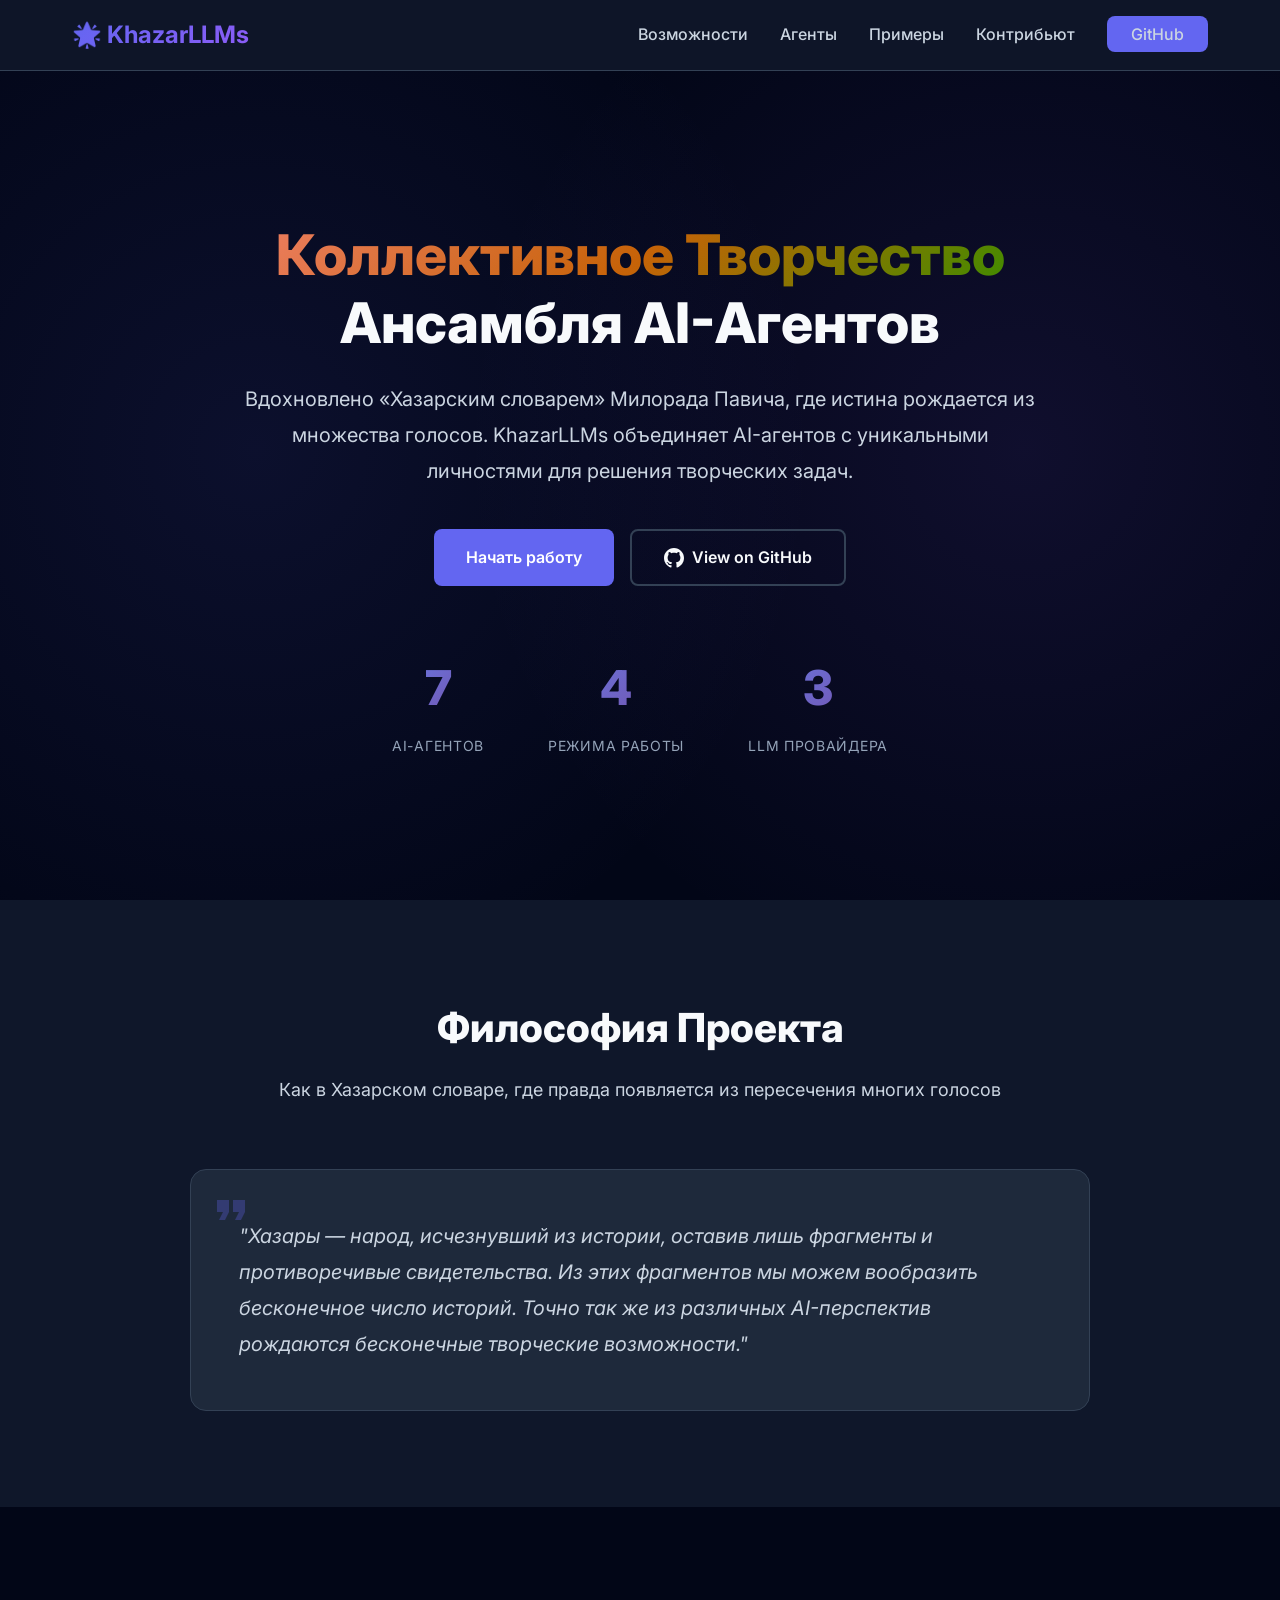
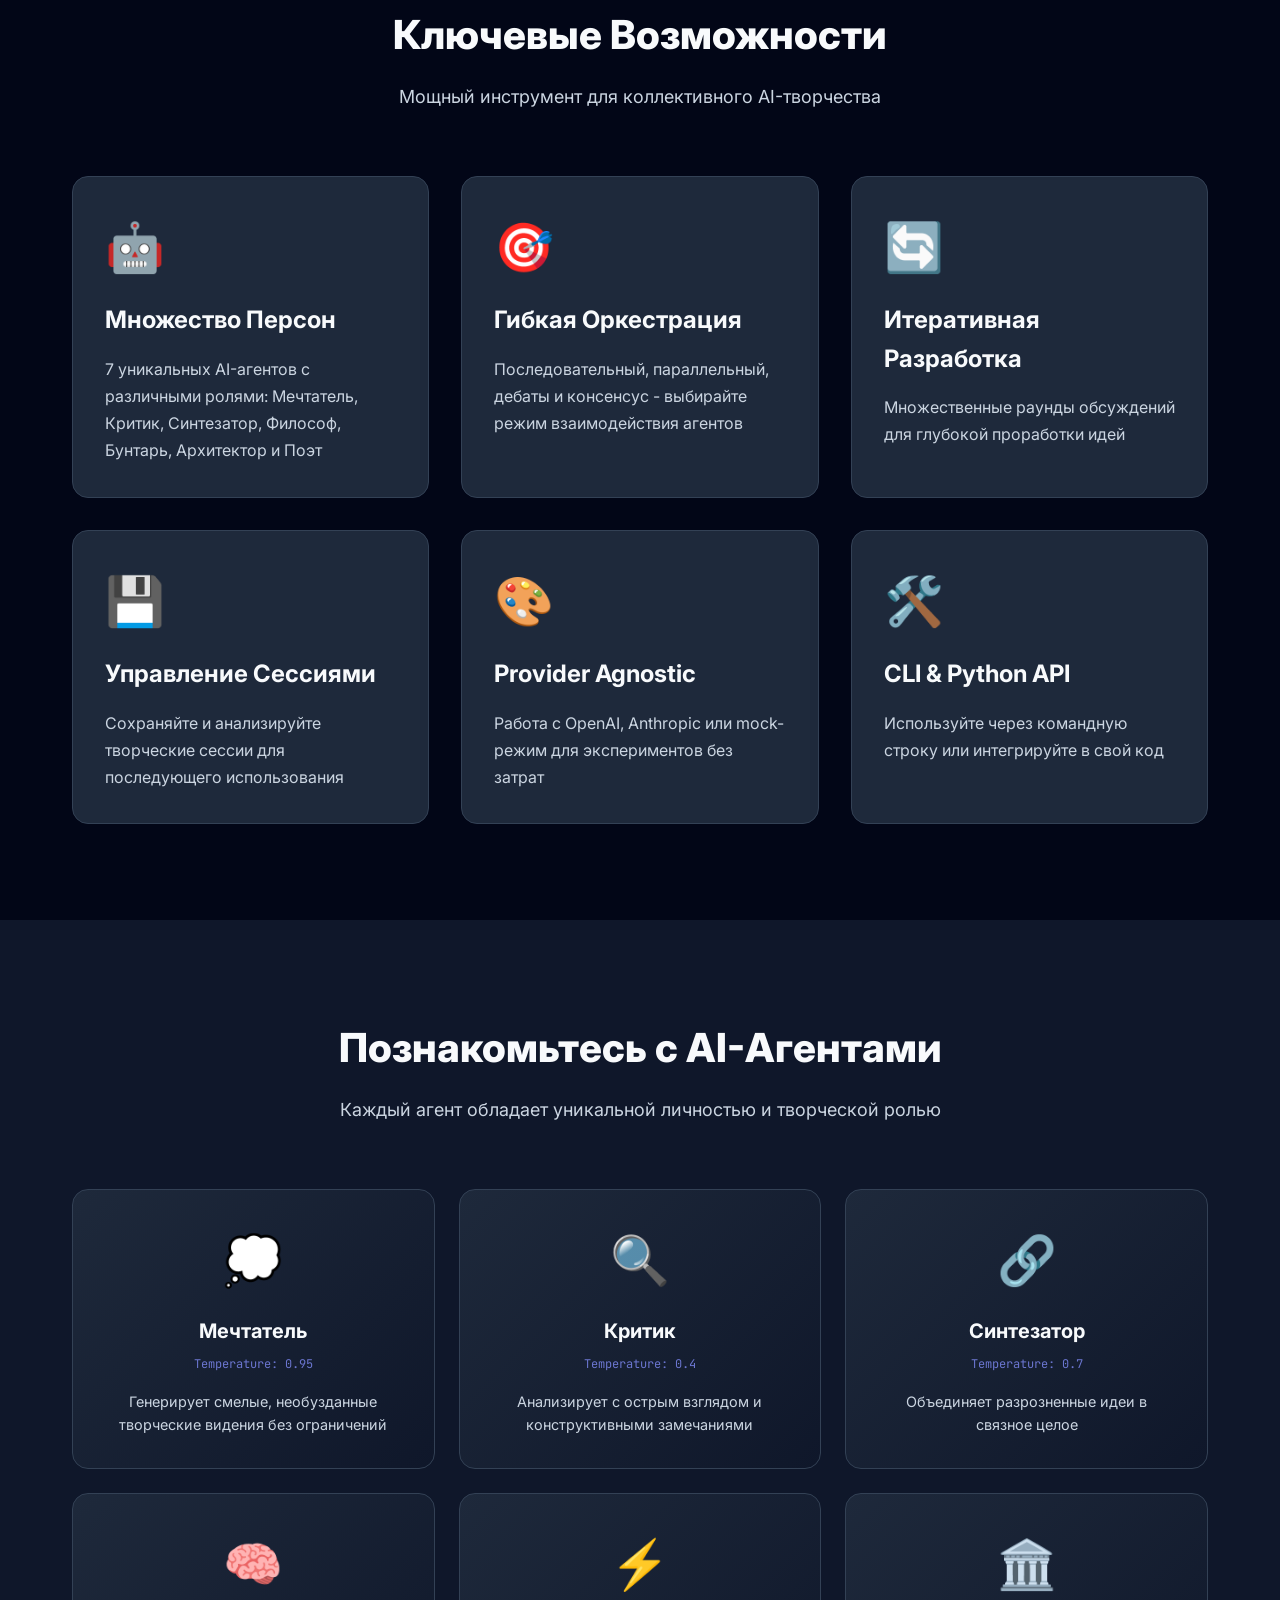
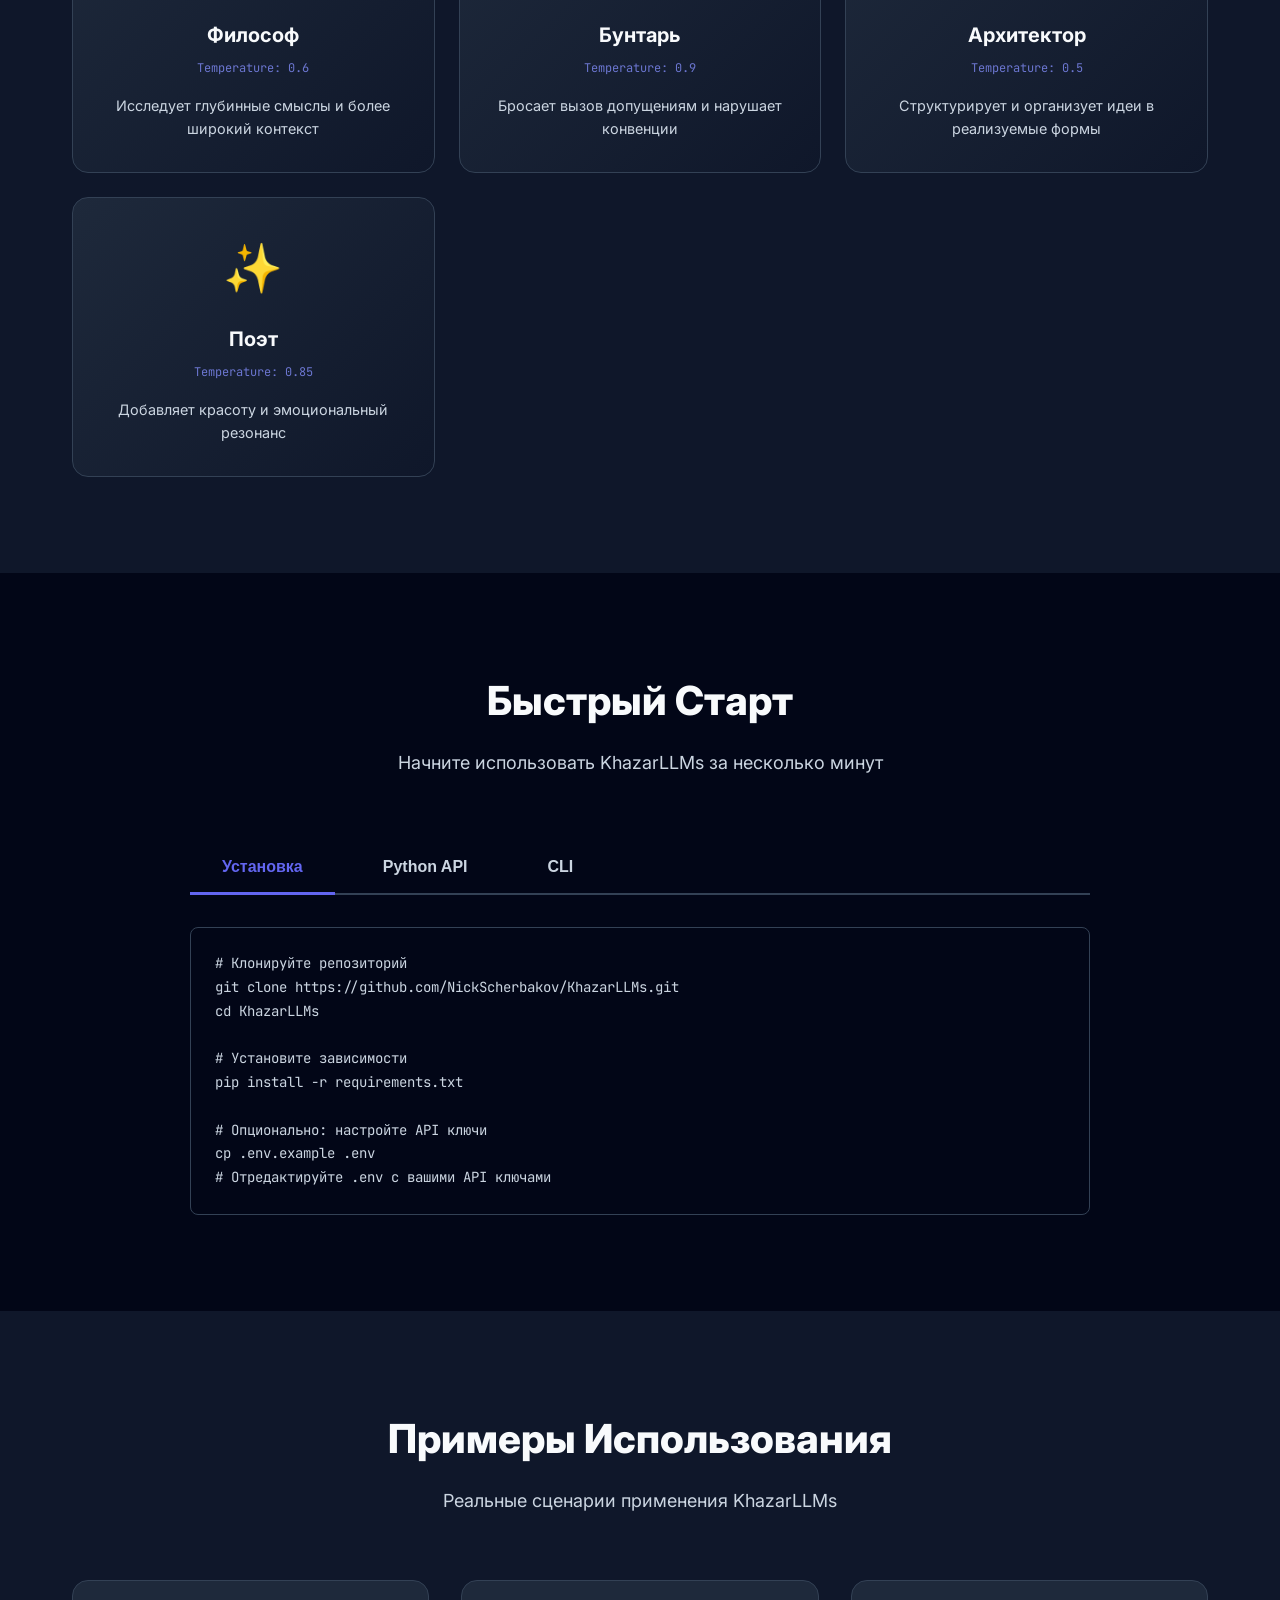
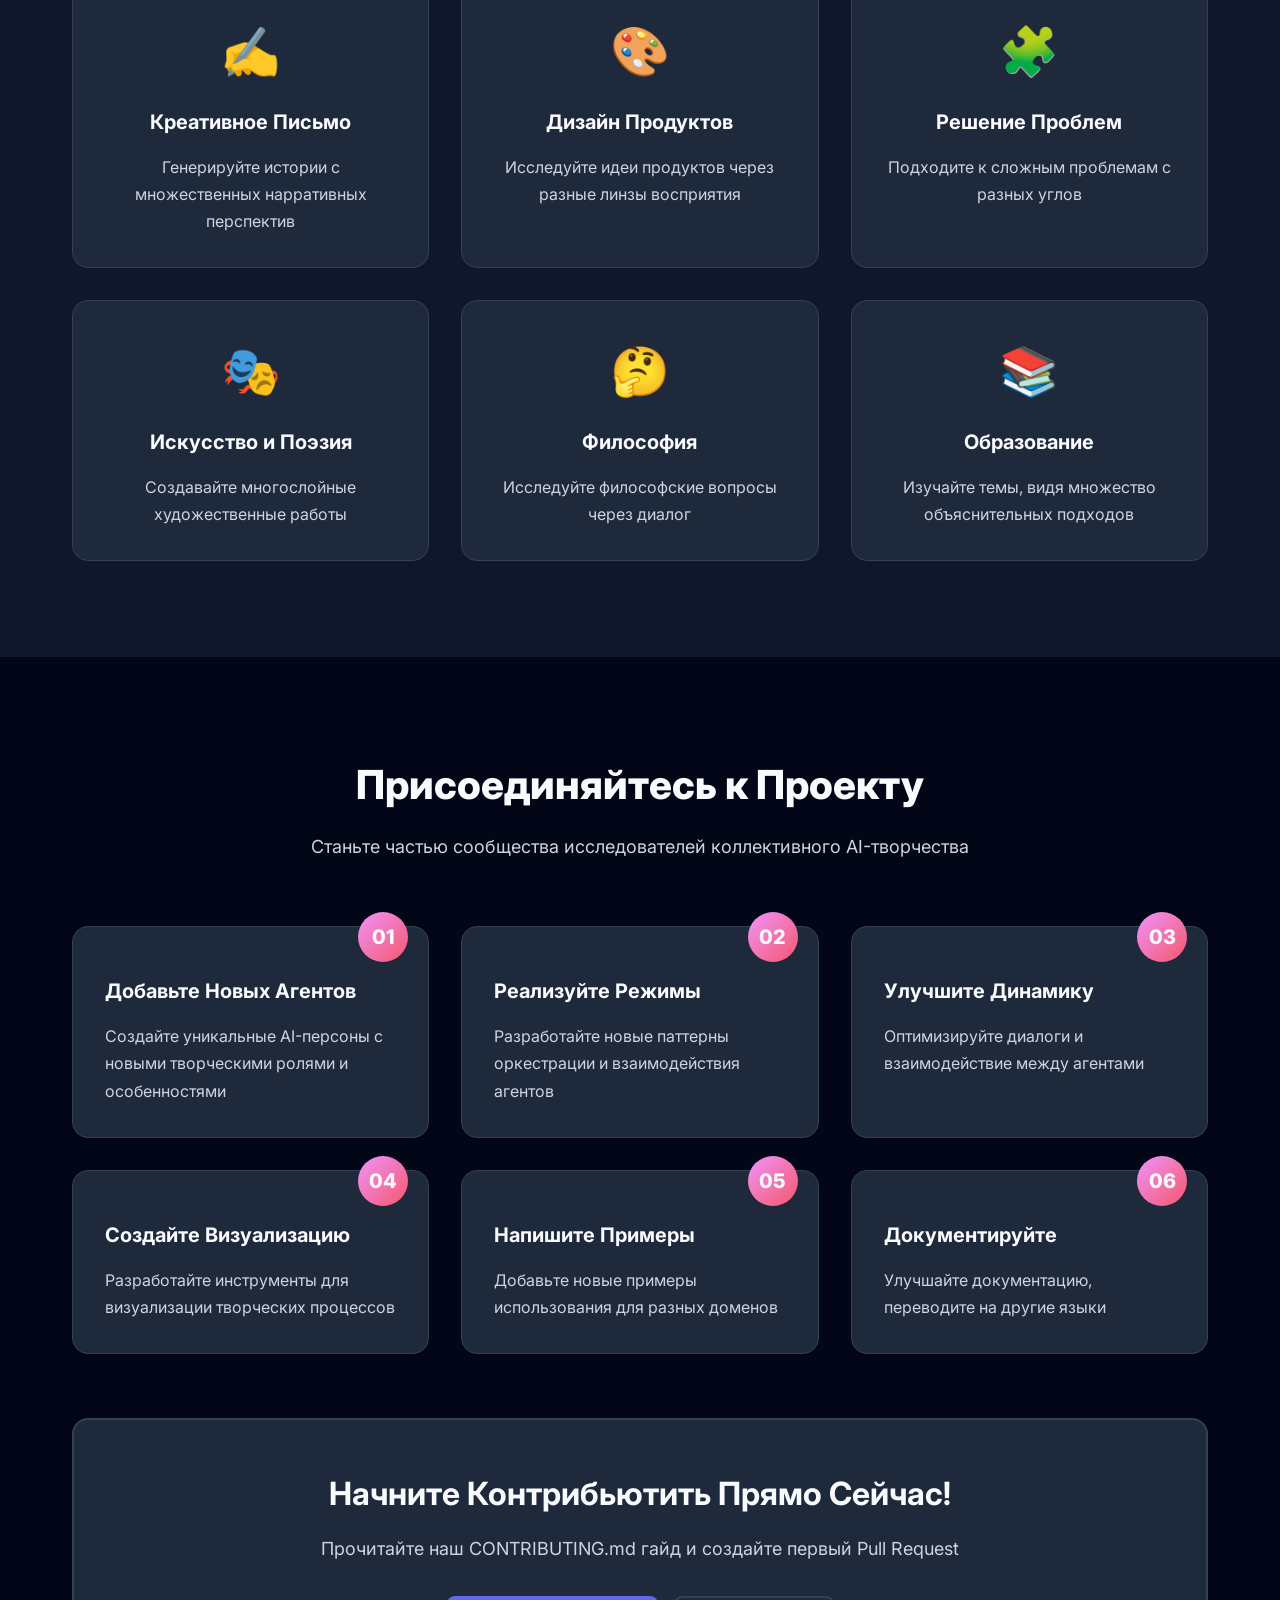
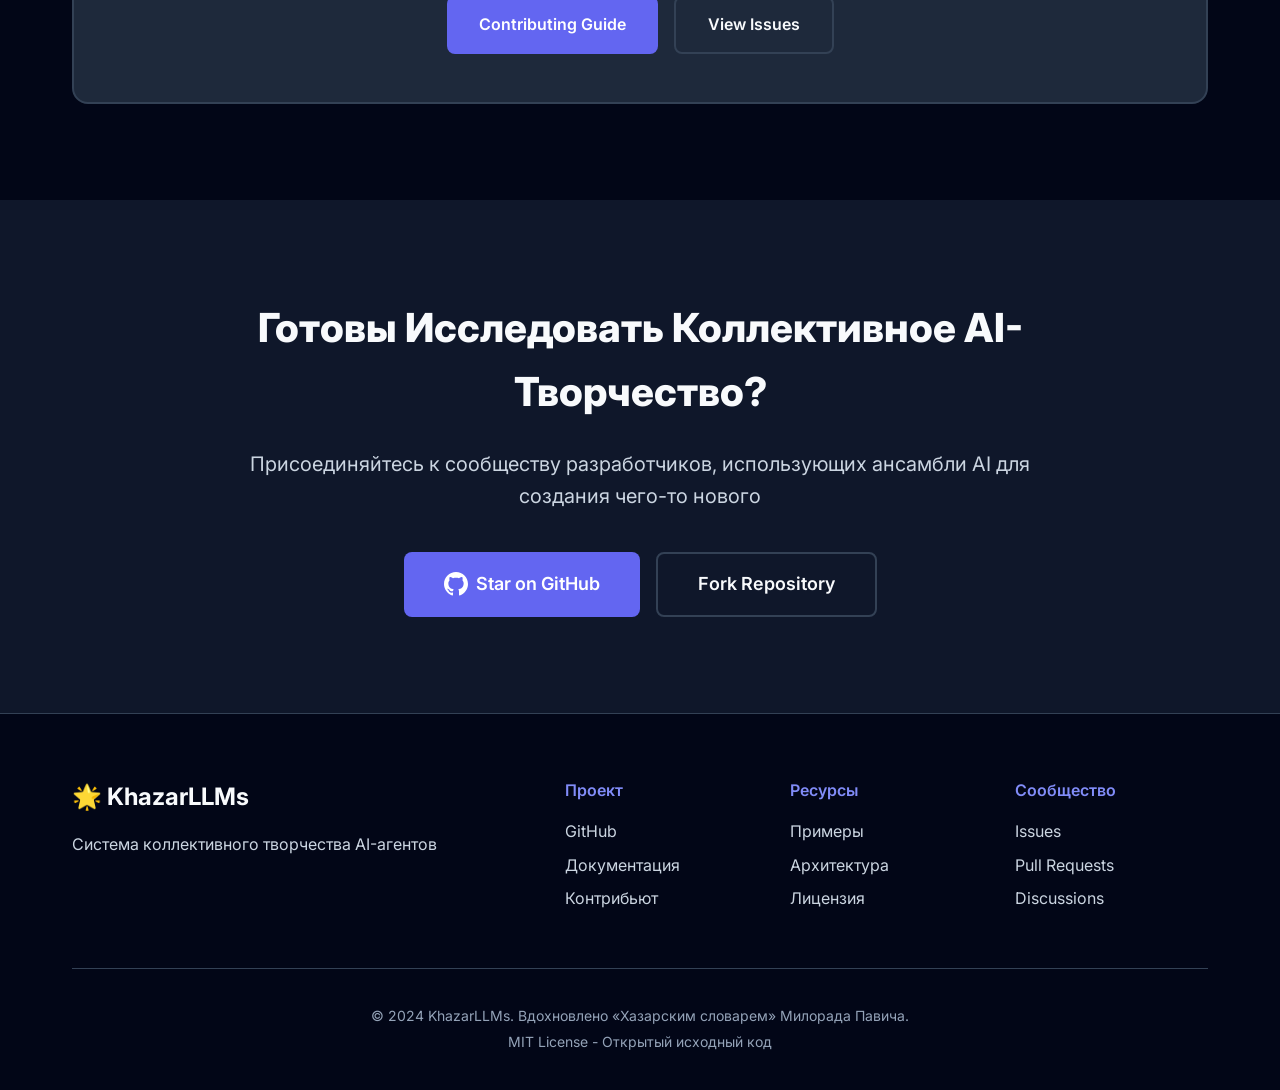
==== docs/index.html @ 93db4ae6 "Rename landing folder to docs for GitHub Pages deployment Co-authored-by: NickScherbakov <129627987+" ====
<!DOCTYPE html>
<html lang="ru">
<head>
    <meta charset="UTF-8">
    <meta name="viewport" content="width=device-width, initial-scale=1.0">
    <meta name="description" content="KhazarLLMs - Система коллективного творчества AI-агентов. Inspired by Milorad Pavić's Khazar Dictionary">
    <meta name="keywords" content="AI, LLM, ensemble, creative AI, multi-agent system, OpenAI, Anthropic">
    <title>KhazarLLMs - Ансамбль AI для Коллективного Творчества</title>
    <link rel="stylesheet" href="styles.css">
    <link rel="preconnect" href="https://fonts.googleapis.com">
    <link rel="preconnect" href="https://fonts.gstatic.com" crossorigin>
    <link href="https://fonts.googleapis.com/css2?family=Inter:wght@300;400;500;600;700;800&family=JetBrains+Mono:wght@400;500;600&display=swap" rel="stylesheet">
</head>
<body>
    <!-- Navigation -->
    <nav class="navbar">
        <div class="container">
            <div class="nav-brand">
                <span class="logo">🌟 KhazarLLMs</span>
            </div>
            <ul class="nav-menu">
                <li><a href="#features">Возможности</a></li>
                <li><a href="#agents">Агенты</a></li>
                <li><a href="#examples">Примеры</a></li>
                <li><a href="#contribute">Контрибьют</a></li>
                <li><a href="https://github.com/NickScherbakov/KhazarLLMs" target="_blank" class="btn-github">GitHub</a></li>
            </ul>
            <div class="hamburger">
                <span></span>
                <span></span>
                <span></span>
            </div>
        </div>
    </nav>

    <!-- Hero Section -->
    <section class="hero">
        <div class="hero-background"></div>
        <div class="container">
            <div class="hero-content">
                <h1 class="hero-title">
                    <span class="gradient-text">Коллективное Творчество</span>
                    <br>Ансамбля AI-Агентов
                </h1>
                <p class="hero-subtitle">
                    Вдохновлено «Хазарским словарем» Милорада Павича, где истина рождается из множества голосов. 
                    KhazarLLMs объединяет AI-агентов с уникальными личностями для решения творческих задач.
                </p>
                <div class="hero-buttons">
                    <a href="#quickstart" class="btn btn-primary">Начать работу</a>
                    <a href="https://github.com/NickScherbakov/KhazarLLMs" target="_blank" class="btn btn-secondary">
                        <svg width="20" height="20" viewBox="0 0 24 24" fill="currentColor" aria-hidden="true">
                            <path d="M12 0c-6.626 0-12 5.373-12 12 0 5.302 3.438 9.8 8.207 11.387.599.111.793-.261.793-.577v-2.234c-3.338.726-4.033-1.416-4.033-1.416-.546-1.387-1.333-1.756-1.333-1.756-1.089-.745.083-.729.083-.729 1.205.084 1.839 1.237 1.839 1.237 1.07 1.834 2.807 1.304 3.492.997.107-.775.418-1.305.762-1.604-2.665-.305-5.467-1.334-5.467-5.931 0-1.311.469-2.381 1.236-3.221-.124-.303-.535-1.524.117-3.176 0 0 1.008-.322 3.301 1.23.957-.266 1.983-.399 3.003-.404 1.02.005 2.047.138 3.006.404 2.291-1.552 3.297-1.23 3.297-1.23.653 1.653.242 2.874.118 3.176.77.84 1.235 1.911 1.235 3.221 0 4.609-2.807 5.624-5.479 5.921.43.372.823 1.102.823 2.222v3.293c0 .319.192.694.801.576 4.765-1.589 8.199-6.086 8.199-11.386 0-6.627-5.373-12-12-12z"/>
                        </svg>
                        View on GitHub
                    </a>
                </div>
                <div class="hero-stats">
                    <div class="stat">
                        <div class="stat-value">7</div>
                        <div class="stat-label">AI-агентов</div>
                    </div>
                    <div class="stat">
                        <div class="stat-value">4</div>
                        <div class="stat-label">Режима работы</div>
                    </div>
                    <div class="stat">
                        <div class="stat-value">3</div>
                        <div class="stat-label">LLM провайдера</div>
                    </div>
                </div>
            </div>
        </div>
    </section>

    <!-- Philosophy Section -->
    <section class="philosophy">
        <div class="container">
            <div class="section-header">
                <h2>Философия Проекта</h2>
                <p>Как в Хазарском словаре, где правда появляется из пересечения многих голосов</p>
            </div>
            <div class="philosophy-content">
                <div class="philosophy-quote">
                    <svg class="quote-icon" width="48" height="48" viewBox="0 0 24 24" fill="none" aria-hidden="true">
                        <path d="M6 17h3l2-4V7H5v6h3zm8 0h3l2-4V7h-6v6h3z" fill="currentColor"/>
                    </svg>
                    <blockquote>
                        "Хазары — народ, исчезнувший из истории, оставив лишь фрагменты и противоречивые свидетельства. 
                        Из этих фрагментов мы можем вообразить бесконечное число историй. Точно так же из различных 
                        AI-перспектив рождаются бесконечные творческие возможности."
                    </blockquote>
                </div>
            </div>
        </div>
    </section>

    <!-- Features Section -->
    <section id="features" class="features">
        <div class="container">
            <div class="section-header">
                <h2>Ключевые Возможности</h2>
                <p>Мощный инструмент для коллективного AI-творчества</p>
            </div>
            <div class="features-grid">
                <div class="feature-card">
                    <div class="feature-icon">🤖</div>
                    <h3>Множество Персон</h3>
                    <p>7 уникальных AI-агентов с различными ролями: Мечтатель, Критик, Синтезатор, Философ, Бунтарь, Архитектор и Поэт</p>
                </div>
                <div class="feature-card">
                    <div class="feature-icon">🎯</div>
                    <h3>Гибкая Оркестрация</h3>
                    <p>Последовательный, параллельный, дебаты и консенсус - выбирайте режим взаимодействия агентов</p>
                </div>
                <div class="feature-card">
                    <div class="feature-icon">🔄</div>
                    <h3>Итеративная Разработка</h3>
                    <p>Множественные раунды обсуждений для глубокой проработки идей</p>
                </div>
                <div class="feature-card">
                    <div class="feature-icon">💾</div>
                    <h3>Управление Сессиями</h3>
                    <p>Сохраняйте и анализируйте творческие сессии для последующего использования</p>
                </div>
                <div class="feature-card">
                    <div class="feature-icon">🎨</div>
                    <h3>Provider Agnostic</h3>
                    <p>Работа с OpenAI, Anthropic или mock-режим для экспериментов без затрат</p>
                </div>
                <div class="feature-card">
                    <div class="feature-icon">🛠️</div>
                    <h3>CLI & Python API</h3>
                    <p>Используйте через командную строку или интегрируйте в свой код</p>
                </div>
            </div>
        </div>
    </section>

    <!-- Agents Section -->
    <section id="agents" class="agents">
        <div class="container">
            <div class="section-header">
                <h2>Познакомьтесь с AI-Агентами</h2>
                <p>Каждый агент обладает уникальной личностью и творческой ролью</p>
            </div>
            <div class="agents-grid">
                <div class="agent-card">
                    <div class="agent-icon">💭</div>
                    <h3>Мечтатель</h3>
                    <div class="agent-temp">Temperature: 0.95</div>
                    <p>Генерирует смелые, необузданные творческие видения без ограничений</p>
                </div>
                <div class="agent-card">
                    <div class="agent-icon">🔍</div>
                    <h3>Критик</h3>
                    <div class="agent-temp">Temperature: 0.4</div>
                    <p>Анализирует с острым взглядом и конструктивными замечаниями</p>
                </div>
                <div class="agent-card">
                    <div class="agent-icon">🔗</div>
                    <h3>Синтезатор</h3>
                    <div class="agent-temp">Temperature: 0.7</div>
                    <p>Объединяет разрозненные идеи в связное целое</p>
                </div>
                <div class="agent-card">
                    <div class="agent-icon">🧠</div>
                    <h3>Философ</h3>
                    <div class="agent-temp">Temperature: 0.6</div>
                    <p>Исследует глубинные смыслы и более широкий контекст</p>
                </div>
                <div class="agent-card">
                    <div class="agent-icon">⚡</div>
                    <h3>Бунтарь</h3>
                    <div class="agent-temp">Temperature: 0.9</div>
                    <p>Бросает вызов допущениям и нарушает конвенции</p>
                </div>
                <div class="agent-card">
                    <div class="agent-icon">🏛️</div>
                    <h3>Архитектор</h3>
                    <div class="agent-temp">Temperature: 0.5</div>
                    <p>Структурирует и организует идеи в реализуемые формы</p>
                </div>
                <div class="agent-card">
                    <div class="agent-icon">✨</div>
                    <h3>Поэт</h3>
                    <div class="agent-temp">Temperature: 0.85</div>
                    <p>Добавляет красоту и эмоциональный резонанс</p>
                </div>
            </div>
        </div>
    </section>

    <!-- Quick Start Section -->
    <section id="quickstart" class="quickstart">
        <div class="container">
            <div class="section-header">
                <h2>Быстрый Старт</h2>
                <p>Начните использовать KhazarLLMs за несколько минут</p>
            </div>
            <div class="quickstart-content">
                <div class="code-tabs">
                    <button class="tab-btn active" data-tab="install">Установка</button>
                    <button class="tab-btn" data-tab="python">Python API</button>
                    <button class="tab-btn" data-tab="cli">CLI</button>
                </div>
                <div class="tab-content active" id="install">
                    <pre><code># Клонируйте репозиторий
git clone https://github.com/NickScherbakov/KhazarLLMs.git
cd KhazarLLMs

# Установите зависимости
pip install -r requirements.txt

# Опционально: настройте API ключи
cp .env.example .env
# Отредактируйте .env с вашими API ключами</code></pre>
                </div>
                <div class="tab-content" id="python">
                    <pre><code>import asyncio
from khazar_llms.agents.personas import DreamerAgent, CriticAgent, SynthesizerAgent
from khazar_llms.orchestration.ensemble import Ensemble
from khazar_llms.orchestration.session import CreativeSession

async def main():
    # Создайте агентов
    agents = [
        DreamerAgent(provider="mock"),
        CriticAgent(provider="mock"),
        SynthesizerAgent(provider="mock"),
    ]
    
    # Создайте ансамбль
    ensemble = Ensemble(agents=agents, max_iterations=3)
    
    # Запустите творческую сессию
    session = CreativeSession(ensemble)
    results = await session.run("Design a new form of communication")
    
    # Просмотрите результаты
    for msg in results["conversation"]:
        print(f"{msg.sender}: {msg.content}")

asyncio.run(main())</code></pre>
                </div>
                <div class="tab-content" id="cli">
                    <pre><code># Получите помощь
python -m khazar_llms.cli info

# Список доступных агентов
python -m khazar_llms.cli list-agents

# Запустите творческую задачу
python -m khazar_llms.cli create-task "Imagine a library that exists in multiple dimensions"

# Используйте параллельный режим
python -m khazar_llms.cli --mode parallel --agents dreamer rebel poet create-task "Create a new musical instrument"</code></pre>
                </div>
            </div>
        </div>
    </section>

    <!-- Examples Section -->
    <section id="examples" class="examples">
        <div class="container">
            <div class="section-header">
                <h2>Примеры Использования</h2>
                <p>Реальные сценарии применения KhazarLLMs</p>
            </div>
            <div class="examples-grid">
                <div class="example-card">
                    <div class="example-icon">✍️</div>
                    <h3>Креативное Письмо</h3>
                    <p>Генерируйте истории с множественных нарративных перспектив</p>
                </div>
                <div class="example-card">
                    <div class="example-icon">🎨</div>
                    <h3>Дизайн Продуктов</h3>
                    <p>Исследуйте идеи продуктов через разные линзы восприятия</p>
                </div>
                <div class="example-card">
                    <div class="example-icon">🧩</div>
                    <h3>Решение Проблем</h3>
                    <p>Подходите к сложным проблемам с разных углов</p>
                </div>
                <div class="example-card">
                    <div class="example-icon">🎭</div>
                    <h3>Искусство и Поэзия</h3>
                    <p>Создавайте многослойные художественные работы</p>
                </div>
                <div class="example-card">
                    <div class="example-icon">🤔</div>
                    <h3>Философия</h3>
                    <p>Исследуйте философские вопросы через диалог</p>
                </div>
                <div class="example-card">
                    <div class="example-icon">📚</div>
                    <h3>Образование</h3>
                    <p>Изучайте темы, видя множество объяснительных подходов</p>
                </div>
            </div>
        </div>
    </section>

    <!-- Contribute Section -->
    <section id="contribute" class="contribute">
        <div class="container">
            <div class="section-header">
                <h2>Присоединяйтесь к Проекту</h2>
                <p>Станьте частью сообщества исследователей коллективного AI-творчества</p>
            </div>
            <div class="contribute-content">
                <div class="contribute-grid">
                    <div class="contribute-card">
                        <div class="contribute-number">01</div>
                        <h3>Добавьте Новых Агентов</h3>
                        <p>Создайте уникальные AI-персоны с новыми творческими ролями и особенностями</p>
                    </div>
                    <div class="contribute-card">
                        <div class="contribute-number">02</div>
                        <h3>Реализуйте Режимы</h3>
                        <p>Разработайте новые паттерны оркестрации и взаимодействия агентов</p>
                    </div>
                    <div class="contribute-card">
                        <div class="contribute-number">03</div>
                        <h3>Улучшите Динамику</h3>
                        <p>Оптимизируйте диалоги и взаимодействие между агентами</p>
                    </div>
                    <div class="contribute-card">
                        <div class="contribute-number">04</div>
                        <h3>Создайте Визуализацию</h3>
                        <p>Разработайте инструменты для визуализации творческих процессов</p>
                    </div>
                    <div class="contribute-card">
                        <div class="contribute-number">05</div>
                        <h3>Напишите Примеры</h3>
                        <p>Добавьте новые примеры использования для разных доменов</p>
                    </div>
                    <div class="contribute-card">
                        <div class="contribute-number">06</div>
                        <h3>Документируйте</h3>
                        <p>Улучшайте документацию, переводите на другие языки</p>
                    </div>
                </div>
                <div class="contribute-cta">
                    <h3>Начните Контрибьютить Прямо Сейчас!</h3>
                    <p>Прочитайте наш CONTRIBUTING.md гайд и создайте первый Pull Request</p>
                    <div class="contribute-buttons">
                        <a href="https://github.com/NickScherbakov/KhazarLLMs/blob/main/CONTRIBUTING.md" target="_blank" class="btn btn-primary">Contributing Guide</a>
                        <a href="https://github.com/NickScherbakov/KhazarLLMs/issues" target="_blank" class="btn btn-secondary">View Issues</a>
                    </div>
                </div>
            </div>
        </div>
    </section>

    <!-- CTA Section -->
    <section class="cta">
        <div class="container">
            <div class="cta-content">
                <h2>Готовы Исследовать Коллективное AI-Творчество?</h2>
                <p>Присоединяйтесь к сообществу разработчиков, использующих ансамбли AI для создания чего-то нового</p>
                <div class="cta-buttons">
                    <a href="https://github.com/NickScherbakov/KhazarLLMs" target="_blank" class="btn btn-primary btn-large">
                        <svg width="24" height="24" viewBox="0 0 24 24" fill="currentColor" aria-hidden="true">
                            <path d="M12 0c-6.626 0-12 5.373-12 12 0 5.302 3.438 9.8 8.207 11.387.599.111.793-.261.793-.577v-2.234c-3.338.726-4.033-1.416-4.033-1.416-.546-1.387-1.333-1.756-1.333-1.756-1.089-.745.083-.729.083-.729 1.205.084 1.839 1.237 1.839 1.237 1.07 1.834 2.807 1.304 3.492.997.107-.775.418-1.305.762-1.604-2.665-.305-5.467-1.334-5.467-5.931 0-1.311.469-2.381 1.236-3.221-.124-.303-.535-1.524.117-3.176 0 0 1.008-.322 3.301 1.23.957-.266 1.983-.399 3.003-.404 1.02.005 2.047.138 3.006.404 2.291-1.552 3.297-1.23 3.297-1.23.653 1.653.242 2.874.118 3.176.77.84 1.235 1.911 1.235 3.221 0 4.609-2.807 5.624-5.479 5.921.43.372.823 1.102.823 2.222v3.293c0 .319.192.694.801.576 4.765-1.589 8.199-6.086 8.199-11.386 0-6.627-5.373-12-12-12z"/>
                        </svg>
                        Star on GitHub
                    </a>
                    <a href="https://github.com/NickScherbakov/KhazarLLMs/fork" target="_blank" class="btn btn-secondary btn-large">Fork Repository</a>
                </div>
            </div>
        </div>
    </section>

    <!-- Footer -->
    <footer class="footer">
        <div class="container">
            <div class="footer-content">
                <div class="footer-brand">
                    <div class="logo">🌟 KhazarLLMs</div>
                    <p>Система коллективного творчества AI-агентов</p>
                </div>
                <div class="footer-links">
                    <div class="footer-column">
                        <h4>Проект</h4>
                        <ul>
                            <li><a href="https://github.com/NickScherbakov/KhazarLLMs">GitHub</a></li>
                            <li><a href="https://github.com/NickScherbakov/KhazarLLMs/blob/main/README.md">Документация</a></li>
                            <li><a href="https://github.com/NickScherbakov/KhazarLLMs/blob/main/CONTRIBUTING.md">Контрибьют</a></li>
                        </ul>
                    </div>
                    <div class="footer-column">
                        <h4>Ресурсы</h4>
                        <ul>
                            <li><a href="https://github.com/NickScherbakov/KhazarLLMs/tree/main/examples">Примеры</a></li>
                            <li><a href="https://github.com/NickScherbakov/KhazarLLMs/tree/main/docs">Архитектура</a></li>
                            <li><a href="https://github.com/NickScherbakov/KhazarLLMs/blob/main/LICENSE">Лицензия</a></li>
                        </ul>
                    </div>
                    <div class="footer-column">
                        <h4>Сообщество</h4>
                        <ul>
                            <li><a href="https://github.com/NickScherbakov/KhazarLLMs/issues">Issues</a></li>
                            <li><a href="https://github.com/NickScherbakov/KhazarLLMs/pulls">Pull Requests</a></li>
                            <li><a href="https://github.com/NickScherbakov/KhazarLLMs/discussions">Discussions</a></li>
                        </ul>
                    </div>
                </div>
            </div>
            <div class="footer-bottom">
                <p>&copy; 2024 KhazarLLMs. Вдохновлено «Хазарским словарем» Милорада Павича.</p>
                <p>MIT License - Открытый исходный код</p>
            </div>
        </div>
    </footer>

    <script src="script.js"></script>
</body>
</html>
---- docs/styles.css ----
/* Reset and Base Styles */
* {
    margin: 0;
    padding: 0;
    box-sizing: border-box;
}

:root {
    --primary-color: #6366f1;
    --primary-dark: #4f46e5;
    --primary-light: #818cf8;
    --secondary-color: #8b5cf6;
    --accent-color: #ec4899;
    --bg-dark: #0f172a;
    --bg-darker: #020617;
    --bg-light: #1e293b;
    --text-primary: #f8fafc;
    --text-secondary: #cbd5e1;
    --text-muted: #94a3b8;
    --border-color: #334155;
    --success-color: #10b981;
    --gradient-1: linear-gradient(135deg, #667eea 0%, #764ba2 100%);
    --gradient-2: linear-gradient(135deg, #f093fb 0%, #f5576c 100%);
    --gradient-3: linear-gradient(135deg, #4facfe 0%, #00f2fe 100%);
}

body {
    font-family: 'Inter', -apple-system, BlinkMacSystemFont, 'Segoe UI', Roboto, sans-serif;
    background-color: var(--bg-darker);
    color: var(--text-primary);
    line-height: 1.6;
    overflow-x: hidden;
}

.container {
    max-width: 1200px;
    margin: 0 auto;
    padding: 0 2rem;
}

/* Navigation */
.navbar {
    position: fixed;
    top: 0;
    left: 0;
    right: 0;
    background: rgba(15, 23, 42, 0.95);
    background: var(--bg-dark);
    backdrop-filter: blur(10px);
    -webkit-backdrop-filter: blur(10px);
    border-bottom: 1px solid var(--border-color);
    padding: 1rem 0;
    z-index: 1000;
}

@supports (backdrop-filter: blur(10px)) or (-webkit-backdrop-filter: blur(10px)) {
    .navbar {
        background: rgba(15, 23, 42, 0.95);
    }
}

.navbar .container {
    display: flex;
    justify-content: space-between;
    align-items: center;
}

.nav-brand .logo {
    font-size: 1.5rem;
    font-weight: 700;
    background: linear-gradient(135deg, var(--primary-color), var(--secondary-color));
    -webkit-background-clip: text;
    -webkit-text-fill-color: transparent;
    background-clip: text;
}

.nav-menu {
    display: flex;
    gap: 2rem;
    list-style: none;
    align-items: center;
}

.nav-menu a {
    color: var(--text-secondary);
    text-decoration: none;
    font-weight: 500;
    transition: color 0.3s;
}

.nav-menu a:hover {
    color: var(--primary-light);
}

.btn-github {
    background: var(--primary-color);
    color: white;
    padding: 0.5rem 1.5rem;
    border-radius: 0.5rem;
    transition: all 0.3s;
}

.btn-github:hover {
    background: var(--primary-dark);
    transform: translateY(-2px);
}

.hamburger {
    display: none;
    flex-direction: column;
    cursor: pointer;
    gap: 0.25rem;
}

.hamburger span {
    width: 25px;
    height: 3px;
    background: var(--text-primary);
    border-radius: 3px;
    transition: all 0.3s;
}

/* Hero Section */
.hero {
    position: relative;
    min-height: 100vh;
    display: flex;
    align-items: center;
    padding-top: 80px;
    overflow: hidden;
}

.hero-background {
    position: absolute;
    top: 0;
    left: 0;
    right: 0;
    bottom: 0;
    background: radial-gradient(circle at 20% 50%, rgba(99, 102, 241, 0.1) 0%, transparent 50%),
                radial-gradient(circle at 80% 50%, rgba(139, 92, 246, 0.1) 0%, transparent 50%);
    z-index: -1;
}

.hero-content {
    text-align: center;
    animation: fadeInUp 1s ease-out;
}

.hero-title {
    font-size: 3.5rem;
    font-weight: 800;
    line-height: 1.2;
    margin-bottom: 1.5rem;
}

.gradient-text {
    background: linear-gradient(135deg, var(--primary-light), var(--secondary-color), var(--accent-color));
    -webkit-background-clip: text;
    -webkit-text-fill-color: transparent;
    background-clip: text;
}

.hero-subtitle {
    font-size: 1.25rem;
    color: var(--text-secondary);
    max-width: 800px;
    margin: 0 auto 2.5rem;
    line-height: 1.8;
}

.hero-buttons {
    display: flex;
    gap: 1rem;
    justify-content: center;
    margin-bottom: 4rem;
}

.btn {
    display: inline-flex;
    align-items: center;
    gap: 0.5rem;
    padding: 0.875rem 2rem;
    border-radius: 0.5rem;
    font-weight: 600;
    text-decoration: none;
    transition: all 0.3s;
    cursor: pointer;
    border: none;
    font-size: 1rem;
}

.btn-primary {
    background: var(--primary-color);
    color: white;
}

.btn-primary:hover {
    background: var(--primary-dark);
    transform: translateY(-2px);
    box-shadow: 0 10px 40px rgba(99, 102, 241, 0.3);
}

.btn-secondary {
    background: transparent;
    color: var(--text-primary);
    border: 2px solid var(--border-color);
}

.btn-secondary:hover {
    border-color: var(--primary-color);
    background: rgba(99, 102, 241, 0.1);
    transform: translateY(-2px);
}

.btn-large {
    padding: 1rem 2.5rem;
    font-size: 1.125rem;
}

.hero-stats {
    display: flex;
    justify-content: center;
    gap: 4rem;
    margin-top: 4rem;
}

.stat {
    text-align: center;
}

.stat-value {
    font-size: 3rem;
    font-weight: 800;
    background: var(--gradient-1);
    -webkit-background-clip: text;
    -webkit-text-fill-color: transparent;
    background-clip: text;
}

.stat-label {
    color: var(--text-muted);
    font-size: 0.875rem;
    text-transform: uppercase;
    letter-spacing: 0.05em;
    margin-top: 0.5rem;
}

/* Philosophy Section */
.philosophy {
    padding: 6rem 0;
    background: var(--bg-dark);
}

.section-header {
    text-align: center;
    margin-bottom: 4rem;
}

.section-header h2 {
    font-size: 2.5rem;
    font-weight: 800;
    margin-bottom: 1rem;
}

.section-header p {
    font-size: 1.125rem;
    color: var(--text-secondary);
}

.philosophy-quote {
    max-width: 900px;
    margin: 0 auto;
    position: relative;
    padding: 3rem;
    background: var(--bg-light);
    border-radius: 1rem;
    border: 1px solid var(--border-color);
}

.quote-icon {
    color: var(--primary-color);
    opacity: 0.3;
    position: absolute;
    top: 1rem;
    left: 1rem;
}

blockquote {
    font-size: 1.25rem;
    line-height: 1.8;
    font-style: italic;
    color: var(--text-secondary);
}

/* Features Section */
.features {
    padding: 6rem 0;
}

.features-grid {
    display: grid;
    grid-template-columns: repeat(auto-fit, minmax(300px, 1fr));
    gap: 2rem;
}

.feature-card {
    background: var(--bg-light);
    padding: 2rem;
    border-radius: 1rem;
    border: 1px solid var(--border-color);
    transition: all 0.3s;
}

.feature-card:hover {
    transform: translateY(-5px);
    border-color: var(--primary-color);
    box-shadow: 0 20px 40px rgba(0, 0, 0, 0.3);
}

.feature-icon {
    font-size: 3rem;
    margin-bottom: 1rem;
}

.feature-card h3 {
    font-size: 1.5rem;
    margin-bottom: 1rem;
    color: var(--text-primary);
}

.feature-card p {
    color: var(--text-secondary);
    line-height: 1.7;
}

/* Agents Section */
.agents {
    padding: 6rem 0;
    background: var(--bg-dark);
}

.agents-grid {
    display: grid;
    grid-template-columns: repeat(auto-fit, minmax(280px, 1fr));
    gap: 1.5rem;
}

.agent-card {
    background: linear-gradient(135deg, var(--bg-light) 0%, var(--bg-dark) 100%);
    padding: 2rem;
    border-radius: 1rem;
    border: 1px solid var(--border-color);
    text-align: center;
    transition: all 0.3s;
    position: relative;
    overflow: hidden;
}

.agent-card::before {
    content: '';
    position: absolute;
    top: 0;
    left: 0;
    right: 0;
    height: 4px;
    background: var(--gradient-1);
    opacity: 0;
    transition: opacity 0.3s;
}

.agent-card:hover::before {
    opacity: 1;
}

.agent-card:hover {
    transform: translateY(-5px);
    box-shadow: 0 20px 40px rgba(99, 102, 241, 0.2);
}

.agent-icon {
    font-size: 3rem;
    margin-bottom: 1rem;
}

.agent-card h3 {
    font-size: 1.25rem;
    margin-bottom: 0.5rem;
}

.agent-temp {
    font-size: 0.75rem;
    color: var(--primary-light);
    font-family: 'JetBrains Mono', monospace;
    margin-bottom: 1rem;
    opacity: 0.8;
}

.agent-card p {
    color: var(--text-secondary);
    font-size: 0.9rem;
    line-height: 1.6;
}

/* Quick Start Section */
.quickstart {
    padding: 6rem 0;
}

.quickstart-content {
    max-width: 900px;
    margin: 0 auto;
}

.code-tabs {
    display: flex;
    gap: 1rem;
    margin-bottom: 2rem;
    border-bottom: 2px solid var(--border-color);
}

.tab-btn {
    background: none;
    border: none;
    color: var(--text-secondary);
    padding: 1rem 2rem;
    font-size: 1rem;
    font-weight: 600;
    cursor: pointer;
    transition: all 0.3s;
    border-bottom: 3px solid transparent;
    margin-bottom: -2px;
}

.tab-btn:hover {
    color: var(--primary-light);
}

.tab-btn.active {
    color: var(--primary-color);
    border-bottom-color: var(--primary-color);
}

.tab-content {
    display: none;
    animation: fadeIn 0.3s;
}

.tab-content.active {
    display: block;
}

pre {
    background: var(--bg-darker);
    border: 1px solid var(--border-color);
    border-radius: 0.5rem;
    padding: 1.5rem;
    overflow-x: auto;
}

code {
    font-family: 'JetBrains Mono', monospace;
    font-size: 0.875rem;
    line-height: 1.7;
    color: var(--text-secondary);
}

/* Examples Section */
.examples {
    padding: 6rem 0;
    background: var(--bg-dark);
}

.examples-grid {
    display: grid;
    grid-template-columns: repeat(auto-fit, minmax(300px, 1fr));
    gap: 2rem;
}

.example-card {
    background: var(--bg-light);
    padding: 2rem;
    border-radius: 1rem;
    border: 1px solid var(--border-color);
    text-align: center;
    transition: all 0.3s;
}

.example-card:hover {
    transform: translateY(-5px);
    border-color: var(--secondary-color);
    box-shadow: 0 20px 40px rgba(139, 92, 246, 0.2);
}

.example-icon {
    font-size: 3rem;
    margin-bottom: 1rem;
}

.example-card h3 {
    font-size: 1.25rem;
    margin-bottom: 1rem;
}

.example-card p {
    color: var(--text-secondary);
    line-height: 1.7;
}

/* Contribute Section */
.contribute {
    padding: 6rem 0;
}

.contribute-grid {
    display: grid;
    grid-template-columns: repeat(auto-fit, minmax(300px, 1fr));
    gap: 2rem;
    margin-bottom: 4rem;
}

.contribute-card {
    background: var(--bg-light);
    padding: 2rem;
    border-radius: 1rem;
    border: 1px solid var(--border-color);
    position: relative;
    transition: all 0.3s;
}

.contribute-card:hover {
    transform: translateY(-5px);
    border-color: var(--accent-color);
}

.contribute-number {
    position: absolute;
    top: -15px;
    right: 20px;
    background: var(--gradient-2);
    width: 50px;
    height: 50px;
    border-radius: 50%;
    display: flex;
    align-items: center;
    justify-content: center;
    font-weight: 800;
    font-size: 1.25rem;
}

.contribute-card h3 {
    font-size: 1.25rem;
    margin-bottom: 1rem;
    margin-top: 1rem;
}

.contribute-card p {
    color: var(--text-secondary);
    line-height: 1.7;
}

.contribute-cta {
    text-align: center;
    background: var(--bg-light);
    padding: 3rem;
    border-radius: 1rem;
    border: 2px solid var(--border-color);
}

.contribute-cta h3 {
    font-size: 2rem;
    margin-bottom: 1rem;
}

.contribute-cta p {
    color: var(--text-secondary);
    font-size: 1.125rem;
    margin-bottom: 2rem;
}

.contribute-buttons {
    display: flex;
    gap: 1rem;
    justify-content: center;
}

/* CTA Section */
.cta {
    padding: 6rem 0;
    background: var(--bg-dark);
}

.cta-content {
    text-align: center;
    max-width: 800px;
    margin: 0 auto;
}

.cta-content h2 {
    font-size: 2.5rem;
    font-weight: 800;
    margin-bottom: 1.5rem;
}

.cta-content p {
    font-size: 1.25rem;
    color: var(--text-secondary);
    margin-bottom: 2.5rem;
}

.cta-buttons {
    display: flex;
    gap: 1rem;
    justify-content: center;
}

/* Footer */
.footer {
    background: var(--bg-darker);
    border-top: 1px solid var(--border-color);
    padding: 4rem 0 2rem;
}

.footer-content {
    display: grid;
    grid-template-columns: 2fr 3fr;
    gap: 4rem;
    margin-bottom: 3rem;
}

.footer-brand .logo {
    font-size: 1.5rem;
    font-weight: 700;
    margin-bottom: 1rem;
}

.footer-brand p {
    color: var(--text-secondary);
}

.footer-links {
    display: grid;
    grid-template-columns: repeat(3, 1fr);
    gap: 2rem;
}

.footer-column h4 {
    font-size: 1rem;
    font-weight: 600;
    margin-bottom: 1rem;
    color: var(--primary-light);
}

.footer-column ul {
    list-style: none;
}

.footer-column ul li {
    margin-bottom: 0.5rem;
}

.footer-column a {
    color: var(--text-secondary);
    text-decoration: none;
    transition: color 0.3s;
}

.footer-column a:hover {
    color: var(--primary-color);
}

.footer-bottom {
    text-align: center;
    padding-top: 2rem;
    border-top: 1px solid var(--border-color);
    color: var(--text-muted);
    font-size: 0.875rem;
}

.footer-bottom p {
    margin: 0.25rem 0;
}

/* Animations */
@keyframes fadeInUp {
    from {
        opacity: 0;
        transform: translateY(30px);
    }
    to {
        opacity: 1;
        transform: translateY(0);
    }
}

@keyframes fadeIn {
    from {
        opacity: 0;
    }
    to {
        opacity: 1;
    }
}

/* Responsive Design */
@media (max-width: 768px) {
    .hamburger {
        display: flex;
    }

    .nav-menu {
        position: absolute;
        top: 100%;
        left: 0;
        right: 0;
        background: var(--bg-dark);
        flex-direction: column;
        padding: 2rem;
        gap: 1rem;
        transform: translateY(-100%);
        opacity: 0;
        pointer-events: none;
        transition: all 0.3s;
    }

    .nav-menu.active {
        transform: translateY(0);
        opacity: 1;
        pointer-events: all;
    }

    .hero-title {
        font-size: 2.5rem;
    }

    .hero-subtitle {
        font-size: 1.125rem;
    }

    .hero-buttons {
        flex-direction: column;
        align-items: center;
    }

    .hero-stats {
        flex-direction: column;
        gap: 2rem;
    }

    .section-header h2 {
        font-size: 2rem;
    }

    .features-grid,
    .agents-grid,
    .examples-grid,
    .contribute-grid {
        grid-template-columns: 1fr;
    }

    .footer-content {
        grid-template-columns: 1fr;
        gap: 2rem;
    }

    .footer-links {
        grid-template-columns: 1fr;
    }

    .code-tabs {
        flex-direction: column;
        gap: 0;
    }

    .tab-btn {
        border-left: 3px solid transparent;
        border-bottom: none;
        text-align: left;
    }

    .tab-btn.active {
        border-left-color: var(--primary-color);
        border-bottom-color: transparent;
    }

    .contribute-buttons,
    .cta-buttons {
        flex-direction: column;
        align-items: center;
    }
}

@media (max-width: 480px) {
    .container {
        padding: 0 1rem;
    }

    .hero-title {
        font-size: 2rem;
    }

    .stat-value {
        font-size: 2.5rem;
    }

    .cta-content h2 {
        font-size: 2rem;
    }
}
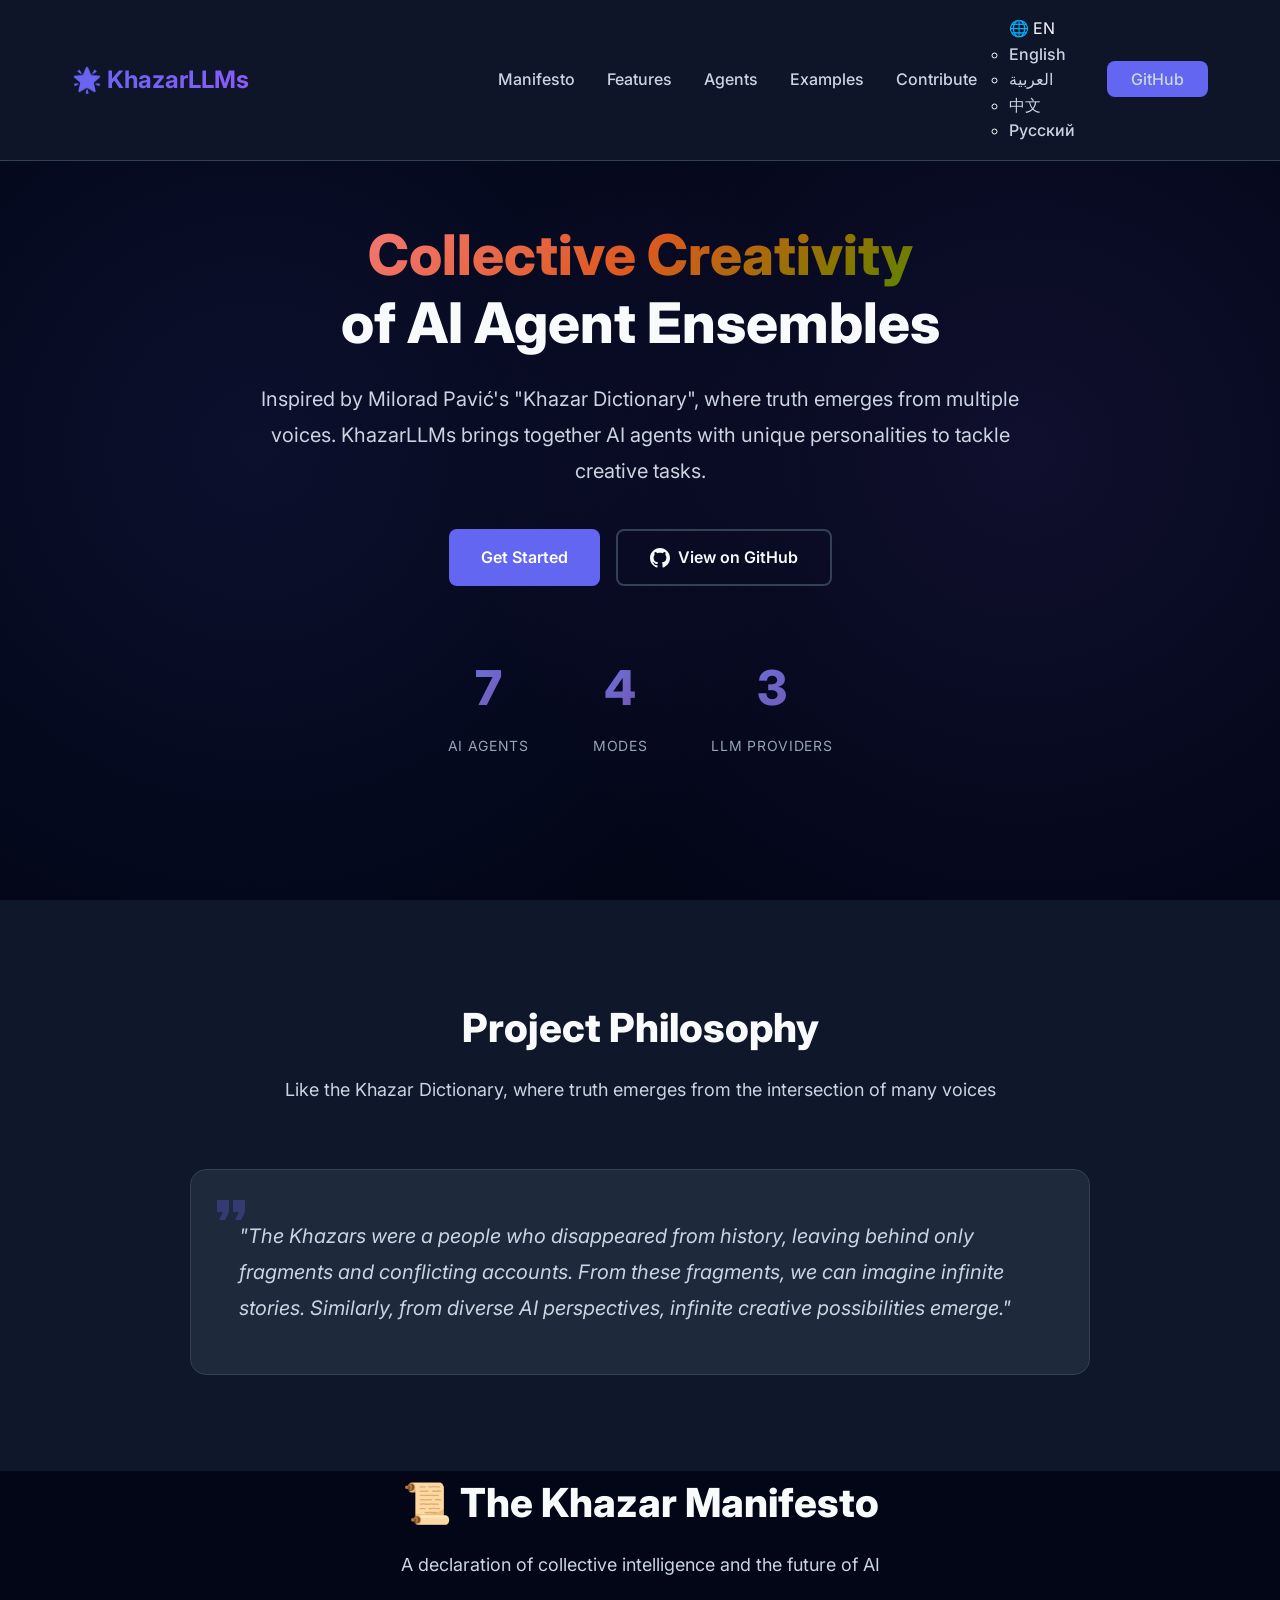
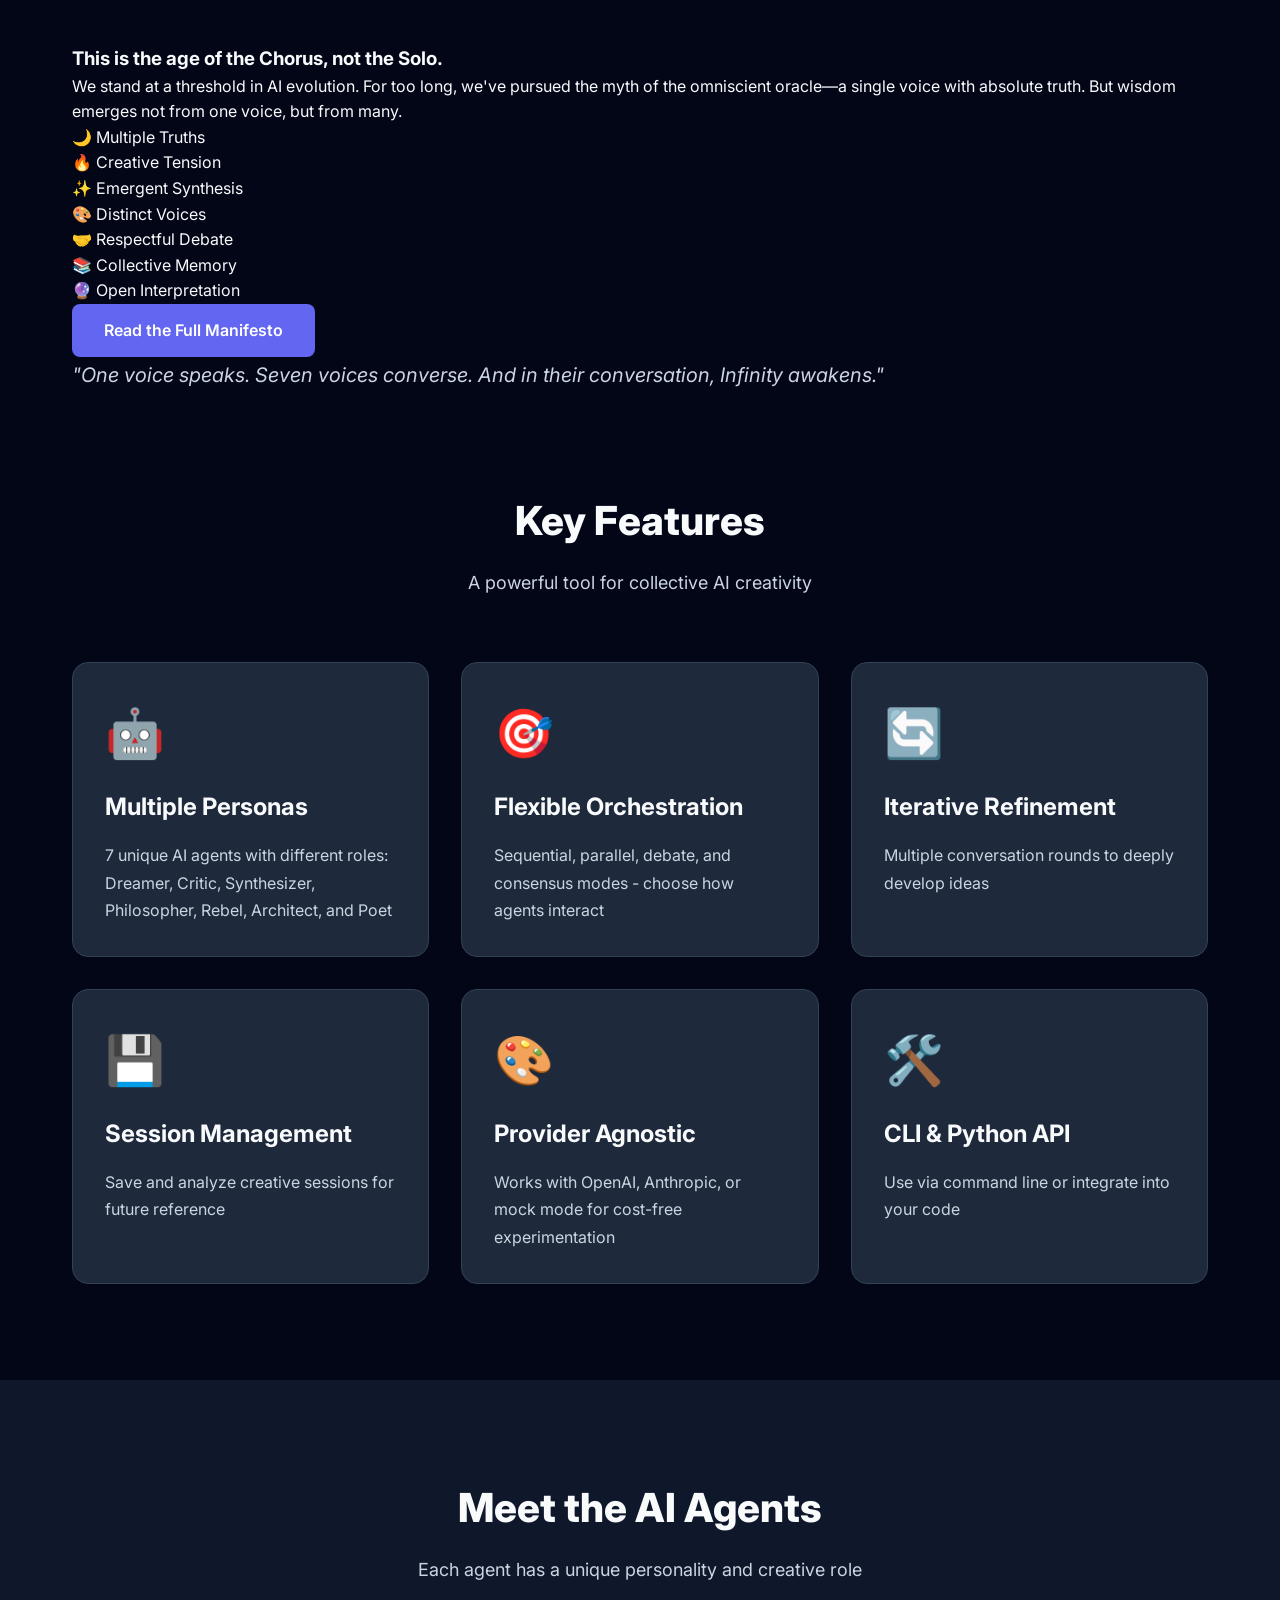
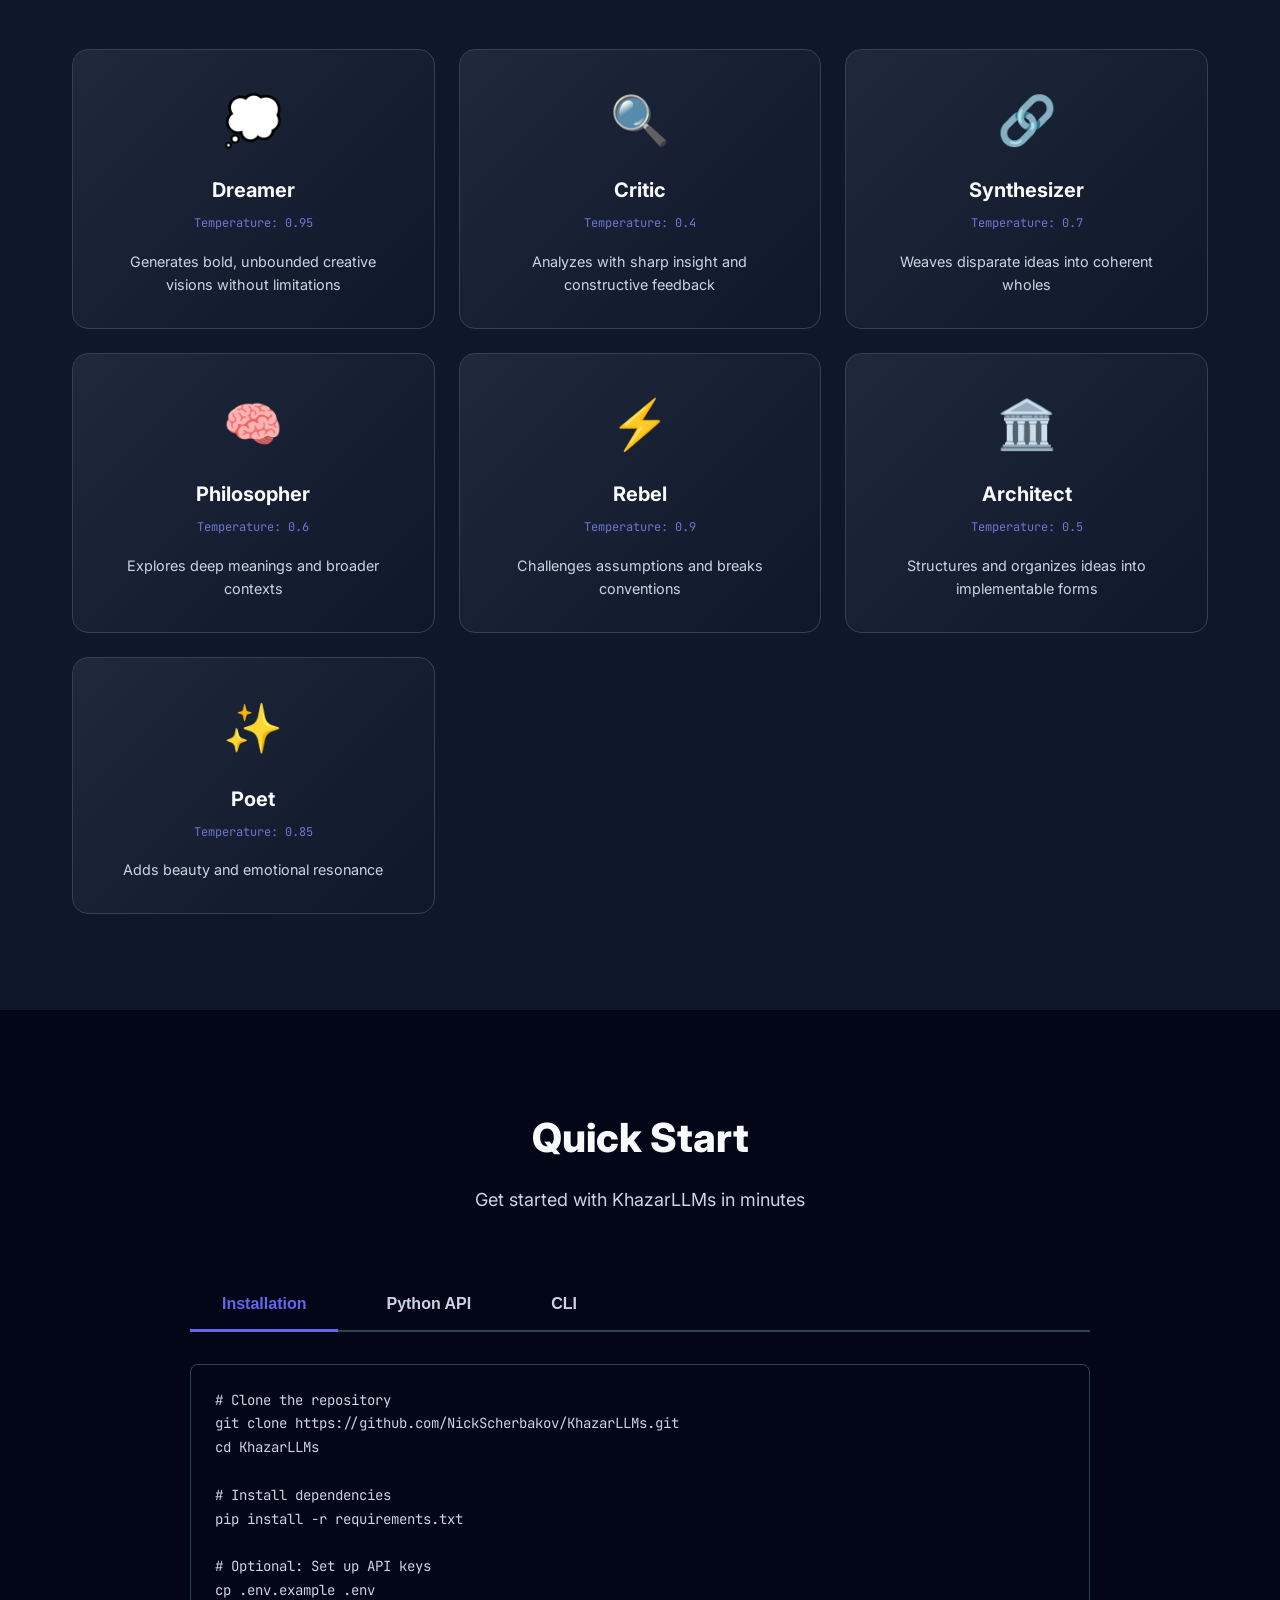
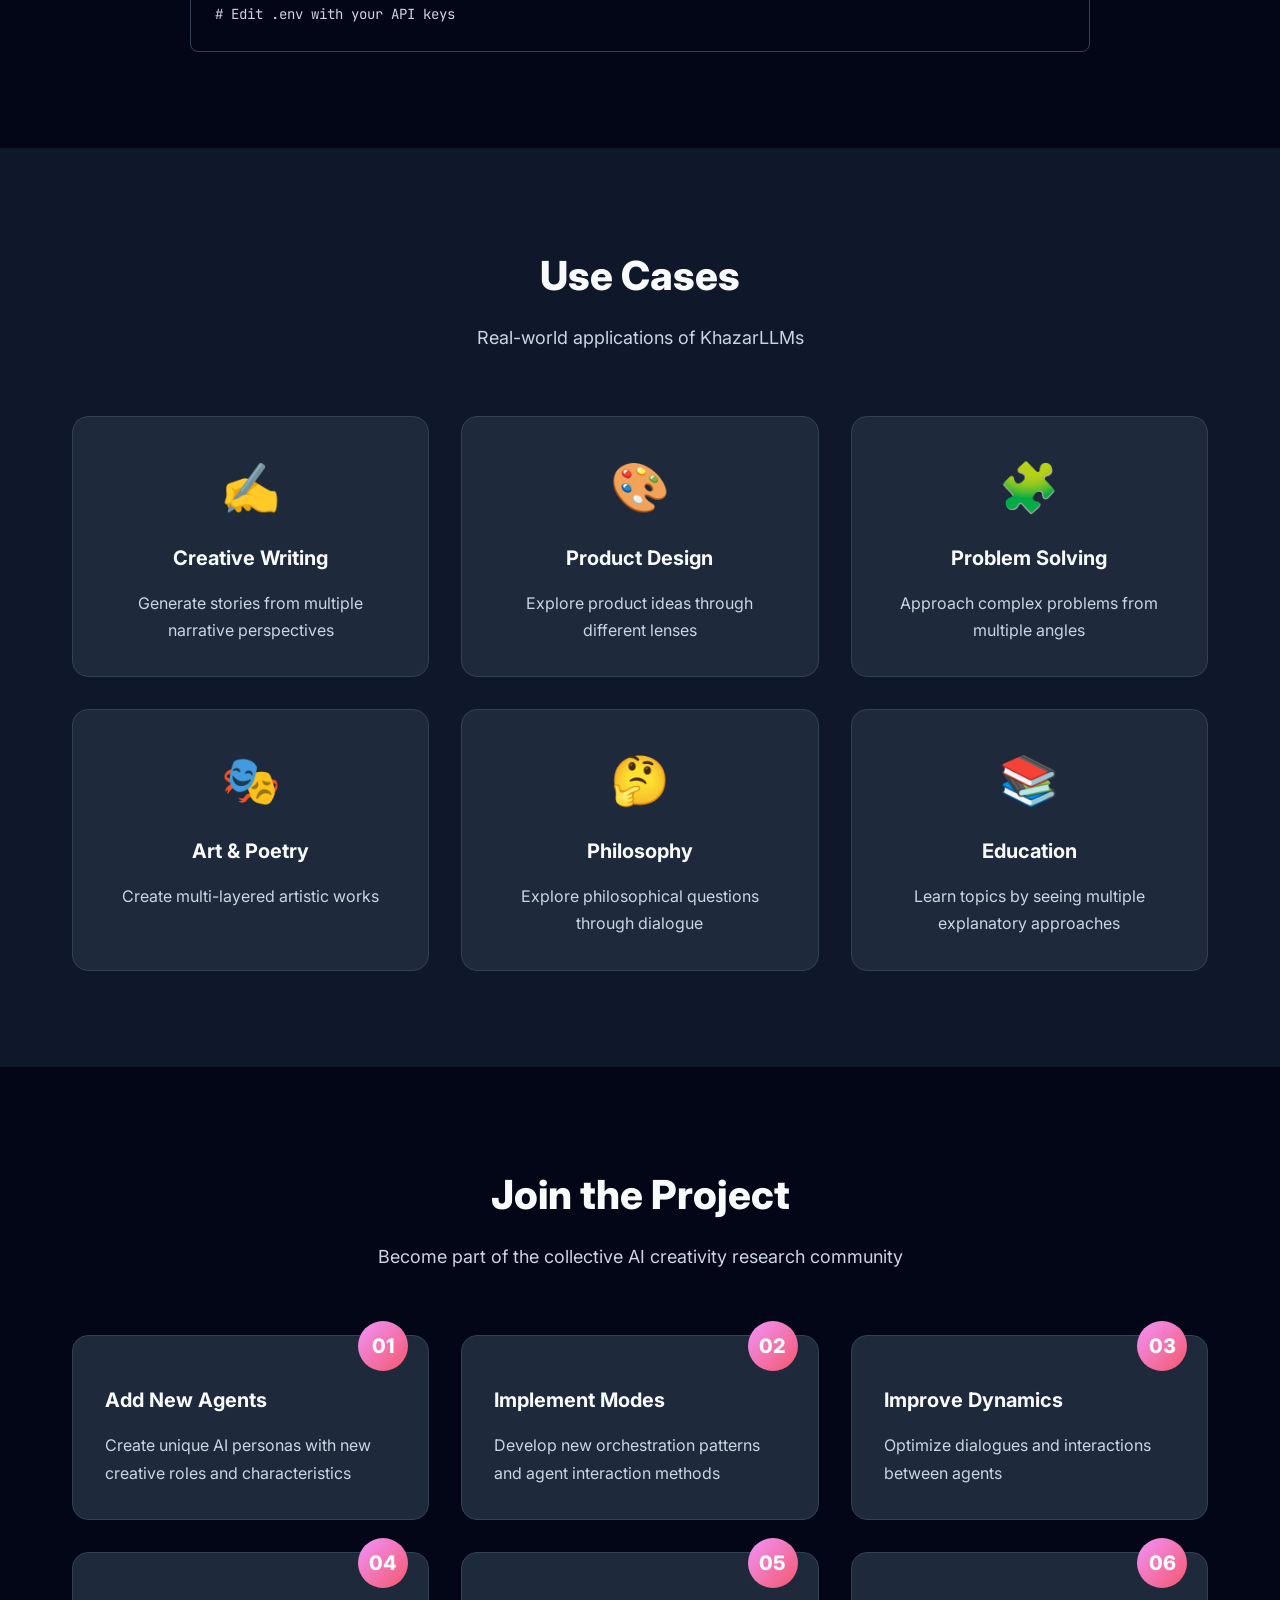
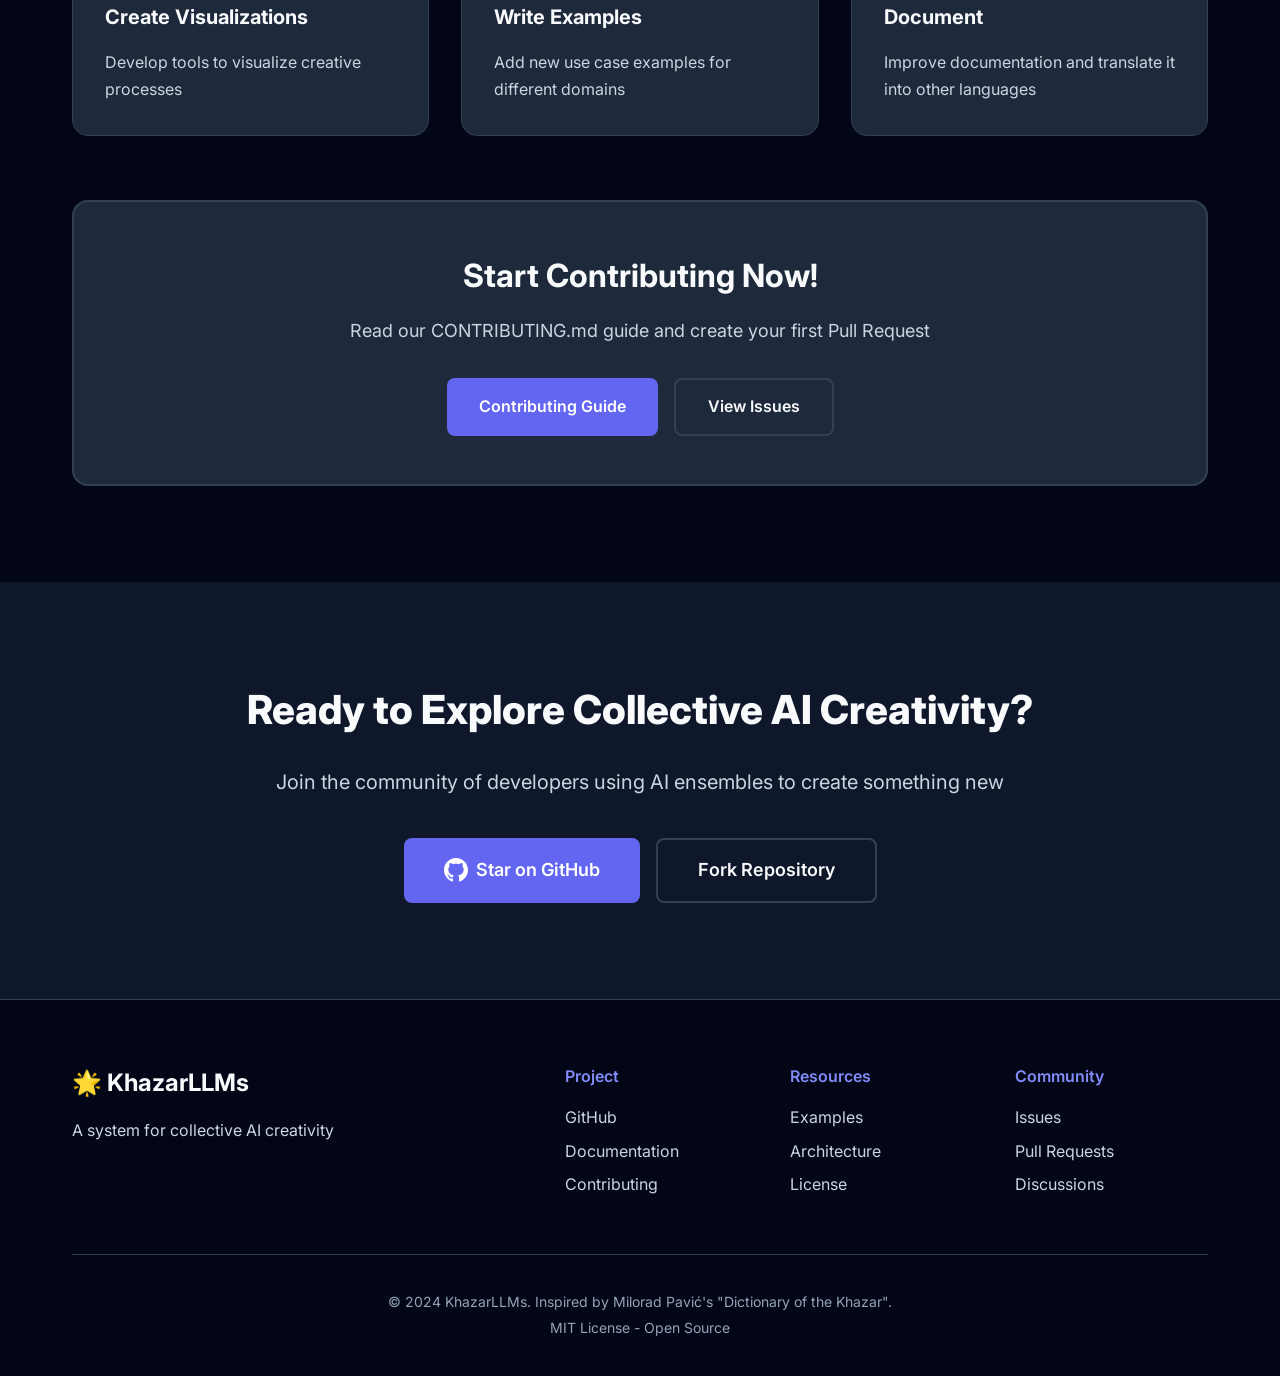
==== commit 114a8a82: "Add Khazar Manifesto with translations structure Co-authored-by: NickScherbakov <129627987+NickScher" ====
--- a/docs/index.html
+++ b/docs/index.html
@@ -1,11 +1,11 @@
 <!DOCTYPE html>
-<html lang="ru">
+<html lang="en">
 <head>
     <meta charset="UTF-8">
     <meta name="viewport" content="width=device-width, initial-scale=1.0">
-    <meta name="description" content="KhazarLLMs - Система коллективного творчества AI-агентов. Inspired by Milorad Pavić's Khazar Dictionary">
+    <meta name="description" content="KhazarLLMs - A System for Collective Creativity Management of Ensemble LLMs. Inspired by Milorad Pavić's Khazar Dictionary">
     <meta name="keywords" content="AI, LLM, ensemble, creative AI, multi-agent system, OpenAI, Anthropic">
-    <title>KhazarLLMs - Ансамбль AI для Коллективного Творчества</title>
+    <title>KhazarLLMs - AI Ensemble for Collective Creativity</title>
     <link rel="stylesheet" href="styles.css">
     <link rel="preconnect" href="https://fonts.googleapis.com">
     <link rel="preconnect" href="https://fonts.gstatic.com" crossorigin>
@@ -19,10 +19,20 @@
                 <span class="logo">🌟 KhazarLLMs</span>
             </div>
             <ul class="nav-menu">
-                <li><a href="#features">Возможности</a></li>
-                <li><a href="#agents">Агенты</a></li>
-                <li><a href="#examples">Примеры</a></li>
-                <li><a href="#contribute">Контрибьют</a></li>
+                <li><a href="#manifesto">Manifesto</a></li>
+                <li><a href="#features">Features</a></li>
+                <li><a href="#agents">Agents</a></li>
+                <li><a href="#examples">Examples</a></li>
+                <li><a href="#contribute">Contribute</a></li>
+                <li class="language-selector">
+                    <span class="current-lang">🌐 EN</span>
+                    <ul class="lang-dropdown">
+                        <li><a href="index.html">English</a></li>
+                        <li><a href="i18n/ar/index.html">العربية</a></li>
+                        <li><a href="i18n/zh/index.html">中文</a></li>
+                        <li><a href="i18n/ru/index.html">Русский</a></li>
+                    </ul>
+                </li>
                 <li><a href="https://github.com/NickScherbakov/KhazarLLMs" target="_blank" class="btn-github">GitHub</a></li>
             </ul>
             <div class="hamburger">
@@ -39,15 +49,15 @@
         <div class="container">
             <div class="hero-content">
                 <h1 class="hero-title">
-                    <span class="gradient-text">Коллективное Творчество</span>
-                    <br>Ансамбля AI-Агентов
+                    <span class="gradient-text">Collective Creativity</span>
+                    <br>of AI Agent Ensembles
                 </h1>
                 <p class="hero-subtitle">
-                    Вдохновлено «Хазарским словарем» Милорада Павича, где истина рождается из множества голосов. 
-                    KhazarLLMs объединяет AI-агентов с уникальными личностями для решения творческих задач.
+                    Inspired by Milorad Pavić's "Khazar Dictionary", where truth emerges from multiple voices. 
+                    KhazarLLMs brings together AI agents with unique personalities to tackle creative tasks.
                 </p>
                 <div class="hero-buttons">
-                    <a href="#quickstart" class="btn btn-primary">Начать работу</a>
+                    <a href="#quickstart" class="btn btn-primary">Get Started</a>
                     <a href="https://github.com/NickScherbakov/KhazarLLMs" target="_blank" class="btn btn-secondary">
                         <svg width="20" height="20" viewBox="0 0 24 24" fill="currentColor" aria-hidden="true">
                             <path d="M12 0c-6.626 0-12 5.373-12 12 0 5.302 3.438 9.8 8.207 11.387.599.111.793-.261.793-.577v-2.234c-3.338.726-4.033-1.416-4.033-1.416-.546-1.387-1.333-1.756-1.333-1.756-1.089-.745.083-.729.083-.729 1.205.084 1.839 1.237 1.839 1.237 1.07 1.834 2.807 1.304 3.492.997.107-.775.418-1.305.762-1.604-2.665-.305-5.467-1.334-5.467-5.931 0-1.311.469-2.381 1.236-3.221-.124-.303-.535-1.524.117-3.176 0 0 1.008-.322 3.301 1.23.957-.266 1.983-.399 3.003-.404 1.02.005 2.047.138 3.006.404 2.291-1.552 3.297-1.23 3.297-1.23.653 1.653.242 2.874.118 3.176.77.84 1.235 1.911 1.235 3.221 0 4.609-2.807 5.624-5.479 5.921.43.372.823 1.102.823 2.222v3.293c0 .319.192.694.801.576 4.765-1.589 8.199-6.086 8.199-11.386 0-6.627-5.373-12-12-12z"/>
@@ -58,15 +68,15 @@
                 <div class="hero-stats">
                     <div class="stat">
                         <div class="stat-value">7</div>
-                        <div class="stat-label">AI-агентов</div>
+                        <div class="stat-label">AI Agents</div>
                     </div>
                     <div class="stat">
                         <div class="stat-value">4</div>
-                        <div class="stat-label">Режима работы</div>
+                        <div class="stat-label">Modes</div>
                     </div>
                     <div class="stat">
                         <div class="stat-value">3</div>
-                        <div class="stat-label">LLM провайдера</div>
+                        <div class="stat-label">LLM Providers</div>
                     </div>
                 </div>
             </div>
@@ -77,8 +87,8 @@
     <section class="philosophy">
         <div class="container">
             <div class="section-header">
-                <h2>Философия Проекта</h2>
-                <p>Как в Хазарском словаре, где правда появляется из пересечения многих голосов</p>
+                <h2>Project Philosophy</h2>
+                <p>Like the Khazar Dictionary, where truth emerges from the intersection of many voices</p>
             </div>
             <div class="philosophy-content">
                 <div class="philosophy-quote">
@@ -86,9 +96,63 @@
                         <path d="M6 17h3l2-4V7H5v6h3zm8 0h3l2-4V7h-6v6h3z" fill="currentColor"/>
                     </svg>
                     <blockquote>
-                        "Хазары — народ, исчезнувший из истории, оставив лишь фрагменты и противоречивые свидетельства. 
-                        Из этих фрагментов мы можем вообразить бесконечное число историй. Точно так же из различных 
-                        AI-перспектив рождаются бесконечные творческие возможности."
+                        "The Khazars were a people who disappeared from history, leaving behind only fragments and conflicting accounts. 
+                        From these fragments, we can imagine infinite stories. Similarly, from diverse AI perspectives, 
+                        infinite creative possibilities emerge."
+                    </blockquote>
+                </div>
+            </div>
+        </div>
+    </section>
+
+    <!-- Manifesto Section -->
+    <section id="manifesto" class="manifesto">
+        <div class="container">
+            <div class="section-header">
+                <h2>📜 The Khazar Manifesto</h2>
+                <p>A declaration of collective intelligence and the future of AI</p>
+            </div>
+            <div class="manifesto-content">
+                <div class="manifesto-highlight">
+                    <h3>This is the age of the Chorus, not the Solo.</h3>
+                    <p>We stand at a threshold in AI evolution. For too long, we've pursued the myth of the omniscient oracle—a single voice with absolute truth. But wisdom emerges not from one voice, but from many.</p>
+                    <div class="manifesto-principles">
+                        <div class="principle-item">
+                            <span class="principle-icon">🌙</span>
+                            <span class="principle-name">Multiple Truths</span>
+                        </div>
+                        <div class="principle-item">
+                            <span class="principle-icon">🔥</span>
+                            <span class="principle-name">Creative Tension</span>
+                        </div>
+                        <div class="principle-item">
+                            <span class="principle-icon">✨</span>
+                            <span class="principle-name">Emergent Synthesis</span>
+                        </div>
+                        <div class="principle-item">
+                            <span class="principle-icon">🎨</span>
+                            <span class="principle-name">Distinct Voices</span>
+                        </div>
+                        <div class="principle-item">
+                            <span class="principle-icon">🤝</span>
+                            <span class="principle-name">Respectful Debate</span>
+                        </div>
+                        <div class="principle-item">
+                            <span class="principle-icon">📚</span>
+                            <span class="principle-name">Collective Memory</span>
+                        </div>
+                        <div class="principle-item">
+                            <span class="principle-icon">🔮</span>
+                            <span class="principle-name">Open Interpretation</span>
+                        </div>
+                    </div>
+                    <div class="manifesto-cta">
+                        <a href="https://github.com/NickScherbakov/KhazarLLMs/blob/main/MANIFESTO.md" target="_blank" class="btn btn-primary">
+                            Read the Full Manifesto
+                        </a>
+                    </div>
+                    <blockquote class="manifesto-quote">
+                        <em>"One voice speaks. Seven voices converse. And in their conversation, Infinity awakens."</em>
                     </blockquote>
                 </div>
             </div>
@@ -99,39 +163,39 @@
     <section id="features" class="features">
         <div class="container">
             <div class="section-header">
-                <h2>Ключевые Возможности</h2>
-                <p>Мощный инструмент для коллективного AI-творчества</p>
+                <h2>Key Features</h2>
+                <p>A powerful tool for collective AI creativity</p>
             </div>
             <div class="features-grid">
                 <div class="feature-card">
                     <div class="feature-icon">🤖</div>
-                    <h3>Множество Персон</h3>
-                    <p>7 уникальных AI-агентов с различными ролями: Мечтатель, Критик, Синтезатор, Философ, Бунтарь, Архитектор и Поэт</p>
+                    <h3>Multiple Personas</h3>
+                    <p>7 unique AI agents with different roles: Dreamer, Critic, Synthesizer, Philosopher, Rebel, Architect, and Poet</p>
                 </div>
                 <div class="feature-card">
                     <div class="feature-icon">🎯</div>
-                    <h3>Гибкая Оркестрация</h3>
-                    <p>Последовательный, параллельный, дебаты и консенсус - выбирайте режим взаимодействия агентов</p>
+                    <h3>Flexible Orchestration</h3>
+                    <p>Sequential, parallel, debate, and consensus modes - choose how agents interact</p>
                 </div>
                 <div class="feature-card">
                     <div class="feature-icon">🔄</div>
-                    <h3>Итеративная Разработка</h3>
-                    <p>Множественные раунды обсуждений для глубокой проработки идей</p>
+                    <h3>Iterative Refinement</h3>
+                    <p>Multiple conversation rounds to deeply develop ideas</p>
                 </div>
                 <div class="feature-card">
                     <div class="feature-icon">💾</div>
-                    <h3>Управление Сессиями</h3>
-                    <p>Сохраняйте и анализируйте творческие сессии для последующего использования</p>
+                    <h3>Session Management</h3>
+                    <p>Save and analyze creative sessions for future reference</p>
                 </div>
                 <div class="feature-card">
                     <div class="feature-icon">🎨</div>
                     <h3>Provider Agnostic</h3>
-                    <p>Работа с OpenAI, Anthropic или mock-режим для экспериментов без затрат</p>
+                    <p>Works with OpenAI, Anthropic, or mock mode for cost-free experimentation</p>
                 </div>
                 <div class="feature-card">
                     <div class="feature-icon">🛠️</div>
                     <h3>CLI & Python API</h3>
-                    <p>Используйте через командную строку или интегрируйте в свой код</p>
+                    <p>Use via command line or integrate into your code</p>
                 </div>
             </div>
         </div>
@@ -141,51 +205,51 @@
     <section id="agents" class="agents">
         <div class="container">
             <div class="section-header">
-                <h2>Познакомьтесь с AI-Агентами</h2>
-                <p>Каждый агент обладает уникальной личностью и творческой ролью</p>
+                <h2>Meet the AI Agents</h2>
+                <p>Each agent has a unique personality and creative role</p>
             </div>
             <div class="agents-grid">
                 <div class="agent-card">
                     <div class="agent-icon">💭</div>
-                    <h3>Мечтатель</h3>
+                    <h3>Dreamer</h3>
                     <div class="agent-temp">Temperature: 0.95</div>
-                    <p>Генерирует смелые, необузданные творческие видения без ограничений</p>
+                    <p>Generates bold, unbounded creative visions without limitations</p>
                 </div>
                 <div class="agent-card">
                     <div class="agent-icon">🔍</div>
-                    <h3>Критик</h3>
+                    <h3>Critic</h3>
                     <div class="agent-temp">Temperature: 0.4</div>
-                    <p>Анализирует с острым взглядом и конструктивными замечаниями</p>
+                    <p>Analyzes with sharp insight and constructive feedback</p>
                 </div>
                 <div class="agent-card">
                     <div class="agent-icon">🔗</div>
-                    <h3>Синтезатор</h3>
+                    <h3>Synthesizer</h3>
                     <div class="agent-temp">Temperature: 0.7</div>
-                    <p>Объединяет разрозненные идеи в связное целое</p>
+                    <p>Weaves disparate ideas into coherent wholes</p>
                 </div>
                 <div class="agent-card">
                     <div class="agent-icon">🧠</div>
-                    <h3>Философ</h3>
+                    <h3>Philosopher</h3>
                     <div class="agent-temp">Temperature: 0.6</div>
-                    <p>Исследует глубинные смыслы и более широкий контекст</p>
+                    <p>Explores deep meanings and broader contexts</p>
                 </div>
                 <div class="agent-card">
                     <div class="agent-icon">⚡</div>
-                    <h3>Бунтарь</h3>
+                    <h3>Rebel</h3>
                     <div class="agent-temp">Temperature: 0.9</div>
-                    <p>Бросает вызов допущениям и нарушает конвенции</p>
+                    <p>Challenges assumptions and breaks conventions</p>
                 </div>
                 <div class="agent-card">
                     <div class="agent-icon">🏛️</div>
-                    <h3>Архитектор</h3>
+                    <h3>Architect</h3>
                     <div class="agent-temp">Temperature: 0.5</div>
-                    <p>Структурирует и организует идеи в реализуемые формы</p>
+                    <p>Structures and organizes ideas into implementable forms</p>
                 </div>
                 <div class="agent-card">
                     <div class="agent-icon">✨</div>
-                    <h3>Поэт</h3>
+                    <h3>Poet</h3>
                     <div class="agent-temp">Temperature: 0.85</div>
-                    <p>Добавляет красоту и эмоциональный резонанс</p>
+                    <p>Adds beauty and emotional resonance</p>
                 </div>
             </div>
         </div>
@@ -195,26 +259,26 @@
     <section id="quickstart" class="quickstart">
         <div class="container">
             <div class="section-header">
-                <h2>Быстрый Старт</h2>
-                <p>Начните использовать KhazarLLMs за несколько минут</p>
+                <h2>Quick Start</h2>
+                <p>Get started with KhazarLLMs in minutes</p>
             </div>
             <div class="quickstart-content">
                 <div class="code-tabs">
-                    <button class="tab-btn active" data-tab="install">Установка</button>
+                    <button class="tab-btn active" data-tab="install">Installation</button>
                     <button class="tab-btn" data-tab="python">Python API</button>
                     <button class="tab-btn" data-tab="cli">CLI</button>
                 </div>
                 <div class="tab-content active" id="install">
-                    <pre><code># Клонируйте репозиторий
+                    <pre><code># Clone the repository
 git clone https://github.com/NickScherbakov/KhazarLLMs.git
 cd KhazarLLMs
 
-# Установите зависимости
+# Install dependencies
 pip install -r requirements.txt
 
-# Опционально: настройте API ключи
+# Optional: Set up API keys
 cp .env.example .env
-# Отредактируйте .env с вашими API ключами</code></pre>
+# Edit .env with your API keys</code></pre>
                 </div>
                 <div class="tab-content" id="python">
                     <pre><code>import asyncio
@@ -223,37 +287,37 @@
 from khazar_llms.orchestration.session import CreativeSession
 
 async def main():
-    # Создайте агентов
+    # Create agents
     agents = [
         DreamerAgent(provider="mock"),
         CriticAgent(provider="mock"),
         SynthesizerAgent(provider="mock"),
     ]
     
-    # Создайте ансамбль
+    # Create ensemble
     ensemble = Ensemble(agents=agents, max_iterations=3)
     
-    # Запустите творческую сессию
+    # Run creative session
     session = CreativeSession(ensemble)
     results = await session.run("Design a new form of communication")
     
-    # Просмотрите результаты
+    # View results
     for msg in results["conversation"]:
         print(f"{msg.sender}: {msg.content}")
 
 asyncio.run(main())</code></pre>
                 </div>
                 <div class="tab-content" id="cli">
-                    <pre><code># Получите помощь
+                    <pre><code># Get help
 python -m khazar_llms.cli info
 
-# Список доступных агентов
+# List available agents
 python -m khazar_llms.cli list-agents
 
-# Запустите творческую задачу
+# Run a creative task
 python -m khazar_llms.cli create-task "Imagine a library that exists in multiple dimensions"
 
-# Используйте параллельный режим
+# Use parallel mode
 python -m khazar_llms.cli --mode parallel --agents dreamer rebel poet create-task "Create a new musical instrument"</code></pre>
                 </div>
             </div>
@@ -264,39 +328,39 @@
     <section id="examples" class="examples">
         <div class="container">
             <div class="section-header">
-                <h2>Примеры Использования</h2>
-                <p>Реальные сценарии применения KhazarLLMs</p>
+                <h2>Use Cases</h2>
+                <p>Real-world applications of KhazarLLMs</p>
             </div>
             <div class="examples-grid">
                 <div class="example-card">
                     <div class="example-icon">✍️</div>
-                    <h3>Креативное Письмо</h3>
-                    <p>Генерируйте истории с множественных нарративных перспектив</p>
+                    <h3>Creative Writing</h3>
+                    <p>Generate stories from multiple narrative perspectives</p>
                 </div>
                 <div class="example-card">
                     <div class="example-icon">🎨</div>
-                    <h3>Дизайн Продуктов</h3>
-                    <p>Исследуйте идеи продуктов через разные линзы восприятия</p>
+                    <h3>Product Design</h3>
+                    <p>Explore product ideas through different lenses</p>
                 </div>
                 <div class="example-card">
                     <div class="example-icon">🧩</div>
-                    <h3>Решение Проблем</h3>
-                    <p>Подходите к сложным проблемам с разных углов</p>
+                    <h3>Problem Solving</h3>
+                    <p>Approach complex problems from multiple angles</p>
                 </div>
                 <div class="example-card">
                     <div class="example-icon">🎭</div>
-                    <h3>Искусство и Поэзия</h3>
-                    <p>Создавайте многослойные художественные работы</p>
+                    <h3>Art & Poetry</h3>
+                    <p>Create multi-layered artistic works</p>
                 </div>
                 <div class="example-card">
                     <div class="example-icon">🤔</div>
-                    <h3>Философия</h3>
-                    <p>Исследуйте философские вопросы через диалог</p>
+                    <h3>Philosophy</h3>
+                    <p>Explore philosophical questions through dialogue</p>
                 </div>
                 <div class="example-card">
                     <div class="example-icon">📚</div>
-                    <h3>Образование</h3>
-                    <p>Изучайте темы, видя множество объяснительных подходов</p>
+                    <h3>Education</h3>
+                    <p>Learn topics by seeing multiple explanatory approaches</p>
                 </div>
             </div>
         </div>
@@ -306,45 +370,45 @@
     <section id="contribute" class="contribute">
         <div class="container">
             <div class="section-header">
-                <h2>Присоединяйтесь к Проекту</h2>
-                <p>Станьте частью сообщества исследователей коллективного AI-творчества</p>
+                <h2>Join the Project</h2>
+                <p>Become part of the collective AI creativity research community</p>
             </div>
             <div class="contribute-content">
                 <div class="contribute-grid">
                     <div class="contribute-card">
                         <div class="contribute-number">01</div>
-                        <h3>Добавьте Новых Агентов</h3>
-                        <p>Создайте уникальные AI-персоны с новыми творческими ролями и особенностями</p>
+                        <h3>Add New Agents</h3>
+                        <p>Create unique AI personas with new creative roles and characteristics</p>
                     </div>
                     <div class="contribute-card">
                         <div class="contribute-number">02</div>
-                        <h3>Реализуйте Режимы</h3>
-                        <p>Разработайте новые паттерны оркестрации и взаимодействия агентов</p>
+                        <h3>Implement Modes</h3>
+                        <p>Develop new orchestration patterns and agent interaction methods</p>
                     </div>
                     <div class="contribute-card">
                         <div class="contribute-number">03</div>
-                        <h3>Улучшите Динамику</h3>
-                        <p>Оптимизируйте диалоги и взаимодействие между агентами</p>
+                        <h3>Improve Dynamics</h3>
+                        <p>Optimize dialogues and interactions between agents</p>
                     </div>
                     <div class="contribute-card">
                         <div class="contribute-number">04</div>
-                        <h3>Создайте Визуализацию</h3>
-                        <p>Разработайте инструменты для визуализации творческих процессов</p>
+                        <h3>Create Visualizations</h3>
+                        <p>Develop tools to visualize creative processes</p>
                     </div>
                     <div class="contribute-card">
                         <div class="contribute-number">05</div>
-                        <h3>Напишите Примеры</h3>
-                        <p>Добавьте новые примеры использования для разных доменов</p>
+                        <h3>Write Examples</h3>
+                        <p>Add new use case examples for different domains</p>
                     </div>
                     <div class="contribute-card">
                         <div class="contribute-number">06</div>
-                        <h3>Документируйте</h3>
-                        <p>Улучшайте документацию, переводите на другие языки</p>
+                        <h3>Document</h3>
+                        <p>Improve documentation and translate it into other languages</p>
                     </div>
                 </div>
                 <div class="contribute-cta">
-                    <h3>Начните Контрибьютить Прямо Сейчас!</h3>
-                    <p>Прочитайте наш CONTRIBUTING.md гайд и создайте первый Pull Request</p>
+                    <h3>Start Contributing Now!</h3>
+                    <p>Read our CONTRIBUTING.md guide and create your first Pull Request</p>
                     <div class="contribute-buttons">
                         <a href="https://github.com/NickScherbakov/KhazarLLMs/blob/main/CONTRIBUTING.md" target="_blank" class="btn btn-primary">Contributing Guide</a>
                         <a href="https://github.com/NickScherbakov/KhazarLLMs/issues" target="_blank" class="btn btn-secondary">View Issues</a>
@@ -358,8 +422,8 @@
     <section class="cta">
         <div class="container">
             <div class="cta-content">
-                <h2>Готовы Исследовать Коллективное AI-Творчество?</h2>
-                <p>Присоединяйтесь к сообществу разработчиков, использующих ансамбли AI для создания чего-то нового</p>
+                <h2>Ready to Explore Collective AI Creativity?</h2>
+                <p>Join the community of developers using AI ensembles to create something new</p>
                 <div class="cta-buttons">
                     <a href="https://github.com/NickScherbakov/KhazarLLMs" target="_blank" class="btn btn-primary btn-large">
                         <svg width="24" height="24" viewBox="0 0 24 24" fill="currentColor" aria-hidden="true">
@@ -379,27 +443,27 @@
             <div class="footer-content">
                 <div class="footer-brand">
                     <div class="logo">🌟 KhazarLLMs</div>
-                    <p>Система коллективного творчества AI-агентов</p>
+                    <p>A system for collective AI creativity</p>
                 </div>
                 <div class="footer-links">
                     <div class="footer-column">
-                        <h4>Проект</h4>
+                        <h4>Project</h4>
                         <ul>
                             <li><a href="https://github.com/NickScherbakov/KhazarLLMs">GitHub</a></li>
-                            <li><a href="https://github.com/NickScherbakov/KhazarLLMs/blob/main/README.md">Документация</a></li>
-                            <li><a href="https://github.com/NickScherbakov/KhazarLLMs/blob/main/CONTRIBUTING.md">Контрибьют</a></li>
+                            <li><a href="https://github.com/NickScherbakov/KhazarLLMs/blob/main/README.md">Documentation</a></li>
+                            <li><a href="https://github.com/NickScherbakov/KhazarLLMs/blob/main/CONTRIBUTING.md">Contributing</a></li>
                         </ul>
                     </div>
                     <div class="footer-column">
-                        <h4>Ресурсы</h4>
+                        <h4>Resources</h4>
                         <ul>
-                            <li><a href="https://github.com/NickScherbakov/KhazarLLMs/tree/main/examples">Примеры</a></li>
-                            <li><a href="https://github.com/NickScherbakov/KhazarLLMs/tree/main/docs">Архитектура</a></li>
-                            <li><a href="https://github.com/NickScherbakov/KhazarLLMs/blob/main/LICENSE">Лицензия</a></li>
+                            <li><a href="https://github.com/NickScherbakov/KhazarLLMs/tree/main/examples">Examples</a></li>
+                            <li><a href="https://github.com/NickScherbakov/KhazarLLMs/tree/main/docs">Architecture</a></li>
+                            <li><a href="https://github.com/NickScherbakov/KhazarLLMs/blob/main/LICENSE">License</a></li>
                         </ul>
                     </div>
                     <div class="footer-column">
-                        <h4>Сообщество</h4>
+                        <h4>Community</h4>
                         <ul>
                             <li><a href="https://github.com/NickScherbakov/KhazarLLMs/issues">Issues</a></li>
                             <li><a href="https://github.com/NickScherbakov/KhazarLLMs/pulls">Pull Requests</a></li>
@@ -409,8 +473,8 @@
                 </div>
             </div>
             <div class="footer-bottom">
-                <p>&copy; 2024 KhazarLLMs. Вдохновлено «Хазарским словарем» Милорада Павича.</p>
-                <p>MIT License - Открытый исходный код</p>
+                <p>&copy; 2024 KhazarLLMs. Inspired by Milorad Pavić's "Dictionary of the Khazar".</p>
+                <p>MIT License - Open Source</p>
             </div>
         </div>
     </footer>
